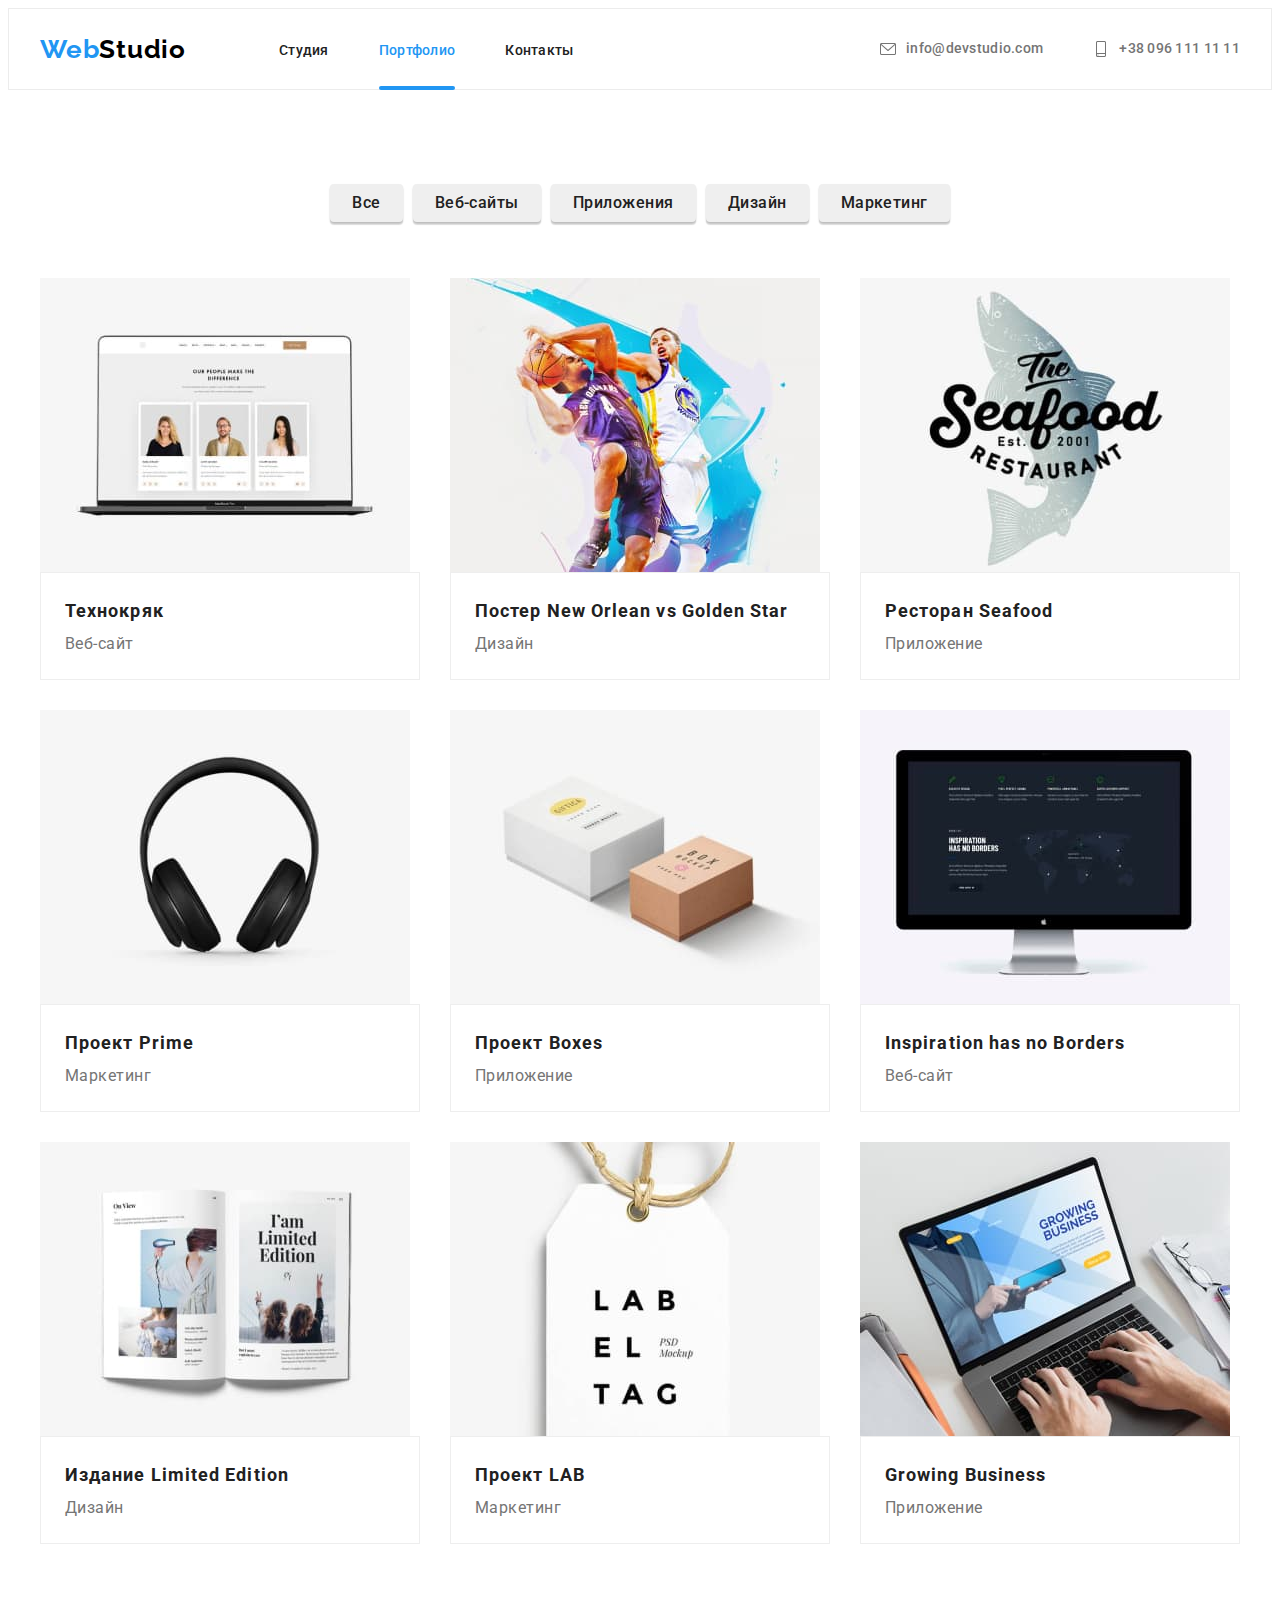
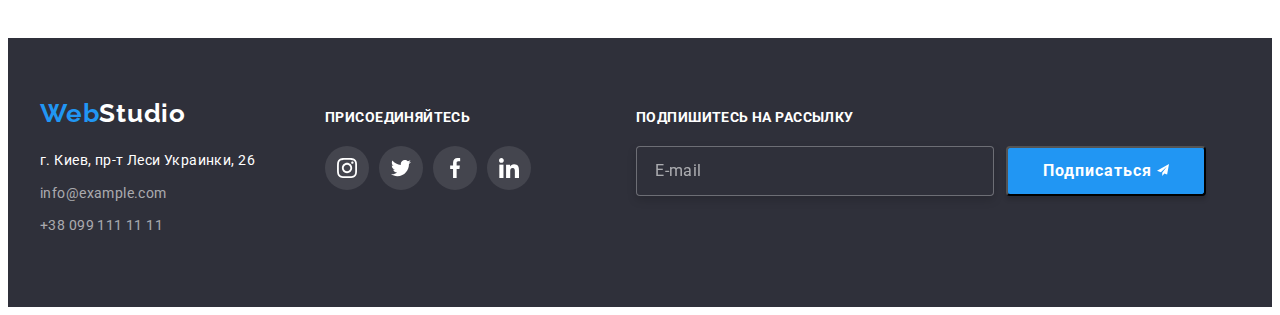
==== portfolio.html @ 618eaa98 "Стили в scss формате" ====
<!DOCTYPE html>
<html lang="ru">

<head>
    <meta charset="UTF-8">
    <meta http-equiv="X-UA-Compatible" content="IE=edge">
    <meta name="viewport" content="width=device-width, initial-scale=1.0">
    <title>Document</title>
    <link rel="stylesheet" href="https://cdnjs.cloudflare.com/ajax/libs/modern-normalize/1.0.0/modern-normalize.min.css"
        integrity="sha512-ISS7cAi1PEhQ8jnbJpJZMd29NlhNj4AWYyLOSp2CE/CsHxTCu+r+t0D2yoJudVrd0/8fTVPUVDzY5Tvli75u/g=="
        crossorigin="anonymous" />
    <link rel="preconnect" href="https://fonts.gstatic.com">
    <link href="https://fonts.googleapis.com/css2?family=Raleway:wght@700&family=Roboto:wght@400;500;700;900&display=swap"
        rel="stylesheet">
    <link rel="stylesheet" href="./css/main.min.css">
    </head>

<body>
    <!--Шапка сайта-->
    <header class="header">
      <div class="container header-container">
            <nav class="navigation">
                <a class="logo link" href="/">Web<span class="logo-studio">Studio</span></a>
                <ul class="menu list">
                    <li class="menu-item"><a class="menu-link link" href="./index.html">Студия</a></li>
                    <li class="menu-item"><a class="menu-link link current" href="./portfolio.html">Портфолио</a></li>
                    <li class="menu-item"><a class="menu-link link" href="">Контакты</a></li>
                </ul>
            </nav>
            <ul class="header-contacts list">
                <li class="contacts-item">
                    <a class="mail-link mail-adress link" href="mailto:info@devstudio.com">
                        <svg class="icon-adress">
                            <use href="./images/spryte.svg.svg#icon-mail"></use>
                        </svg>info@devstudio.com
                    </a>
                </li>
                <li class="contacts-item">
                    <a class="tel-link link" href="tel:+380961111111">
                        <svg class="icon-adress">
                            <use href="./images/spryte.svg.svg#icon-tel"></use>
                        </svg>
                        +38 096 111 11 11
                    </a>
                </li>
            </ul>
      </div>
    </header>

    <main>
        <!--Портфолио-->
        <section class="portfolio section-portfolio section-padding">
            <div class="container">
                    <h1 class="hidden-title">Портфолио</h1>
                <!--Фильтры-->
                <ul class="filters-list">
                    <li class="filters-item list">
                        <button class="filters-btm" type="button">Все</button>
                    </li>
                    <li class="filters-item list">
                        <button class="filters-btm" type="button">Веб-сайты</button>
                    </li>
                    <li class="filters-item list">
                        <button class="filters-btm" type="button">Приложения</button>
                    </li>
                    <li class="filters-item list">
                        <button class="filters-btm" type="button">Дизайн</button>
                    </li>
                    <li class="filters-item list">
                        <button class="filters-btm" type="button">Маркетинг</button>
                    </li>

                </ul>
               
                <!--Проекты-->
                    <ul class="project project-conteiner list">
                        <li class=project-list>
                            <a class="general-project link" href="">
                                <div class="project-overlay">
                                 <img class="project-img" src="./images/project1.jpg" alt="фото проекта один" width="370" height="294">
                                 <p class="overlay-portfolio overlay-text">Технокряк это современная площадка распространения коронавируса. Компании используют эту платформу
                                    для цифрового
                                    шпионажа и атак на защищённые сервера конкурентов
                                 </p>
                                </div>
                                 <div class="project-card">                                
                                    <h2 class="title-project">Технокряк</h2>
                                     <p class="description-project">Веб-сайт</p>
                                </div>
                            </a>
                        </li>
                        <li class=project-list> 
                            <a class="general-project link" href="">
                                <div class="project-overlay">
                                    <img class="project-img" src="./images/project2.jpg" alt="фото проекта два" width="370" height="294">
                                    <p class="overlay-portfolio overlay-text">Технокряк это современная площадка распространения коронавируса. Компании используют эту
                                    платформу
                                    для цифрового
                                    шпионажа и атак на защищённые сервера конкурентов
                                    </p>
                                </div>                     
                                <div class="project-card">
                                    <h2 class="title-project">Постер New Orlean vs Golden Star</h2>
                                    <p class="description-project">Дизайн</p>
                                </div>
                            </a>
                        </li>
                        <li class=project-list>
                            <a class="general-project link" href="">
                                <div class="project-overlay">
                                    <img class="project-img" src="./images/project3.jpg" alt="фото проекта три" width="370" height="294">
                                     <p class="overlay-portfolio overlay-text">Технокряк это современная площадка распространения коронавируса. Компании используют эту
                                    платформу
                                    для цифрового
                                    шпионажа и атак на защищённые сервера конкурентов
                                    </p>
                                </div>
                                <div class="project-card">
                                    <h2 class="title-project">Ресторан Seafood</h2>
                                    <p class="description-project">Приложение</p>
                                </div>
                            </a>
                        </li>
                        <li class=project-list>
                            <a class="general-project link" href="">
                                 <div class="project-overlay">
                                    <img class="project-img" src="./images/project4.jpg" alt="фото проекта четыре" width="370" height="294">
                                    <p class="overlay-portfolio overlay-text">Технокряк это современная площадка распространения коронавируса. Компании используют эту
                                    платформу
                                    для цифрового
                                    шпионажа и атак на защищённые сервера конкурентов
                                    </p>
                                </div>
                                <div class="project-card">
                                    <h2 class="title-project">Проект Prime</h2>
                                    <p class="description-project">Маркетинг</p>
                                </div>
                            </a>
                        </li>
                        <li class=project-list>
                            <a class="general-project link" href="">
                                <div class="project-overlay">
                                    <img class="project-img" src="./images/project5.jpg" alt="фото проекта пять" width="370" height="294">
                                    <p class="overlay-portfolio overlay-text">Технокряк это современная площадка распространения коронавируса. Компании используют эту
                                    платформу
                                    для цифрового
                                    шпионажа и атак на защищённые сервера конкурентов
                                     </p>
                                </div>
                                 <div class="project-card">
                                     <h2 class="title-project">Проект Boxes</h2>
                                    <p class="description-project">Приложение</p>
                                </div>
                            </a>
                        </li>
                        <li class=project-list>
                            <a class="general-project link" href="">
                                <div class="project-overlay">
                                    <img class="project-img" src="./images/project6.jpg" alt="фото проекта шесть" width="370" height="294">
                                    <p class="overlay-portfolio overlay-text">Технокряк это современная площадка распространения коронавируса. Компании используют эту
                                    платформу
                                    для цифрового
                                    шпионажа и атак на защищённые сервера конкурентов
                                    </p>
                                 </div>
                                <div class="project-card">
                                    <h2 class="title-project">Inspiration has no Borders</h2>
                                    <p class="description-project">Веб-сайт</p>
                                 </div>
                            </a>
                        </li>
                        <li class=project-list>
                            <a class="general-project link" href="">
                                <div class="project-overlay">
                                    <img class="project-img" src="./images/project7.jpg" alt="фото проекта семь" width="370" height="294">
                                     <p class="overlay-portfolio overlay-text">Технокряк это современная площадка распространения коронавируса. Компании используют эту
                                    платформу
                                    для цифрового
                                    шпионажа и атак на защищённые сервера конкурентов
                                     </p>
                                </div>
                                <div class="project-card">
                                    <h2 class="title-project">Издание Limited Edition</h2>
                                    <p class="description-project">Дизайн</p>
                                </div>
                            </a>
                        </li>
                        <li class=project-list> 
                            <a class="general-project link" href="">
                                <div class="project-overlay">
                                    <img class="project-img" src="./images/project8.jpg" alt="фото проекта восемь" width="370" height="294">
                                    <p class="overlay-portfolio overlay-text">Технокряк это современная площадка распространения коронавируса. Компании используют эту
                                    платформу
                                    для цифрового
                                    шпионажа и атак на защищённые сервера конкурентов
                                     </p>
                                </div>
                                    <div class="project-card">
                                     <h2 class="title-project">Проект LAB</h2>
                                <p class="description-project">Маркетинг</p>
                                </div>
                            </a>
                        </li>
                        <li class=project-list>
                            <a class="general-project link" href="">
                                <div class="project-overlay">
                                    <img class="project-img" src="./images/project9.jpg" alt="фото проекта девять" width="370" height="294">
                                     <p class="overlay-portfolio overlay-text">Технокряк это современная площадка распространения коронавируса. Компании используют эту
                                    платформу
                                    для цифрового
                                    шпионажа и атак на защищённые сервера конкурентов
                                    </p>
                                </div>
                                    <div class="project-card">
                                    <h2 class="title-project">Growing Business</h2>
                                <p class="description-project">Приложение</p>
                                </div>
                            </a>
                        </li>
                    </ul>
                
            </div>
        </section>

    </main>

    <!--Подвал-->
    <footer class="footer">
        <div class="container">
            <div>
            <a class="logo-footer link" href="/">Web<span class="logo-studio-footer">Studio</span></a>
            <address class="address">
                <p class="description-address">г. Киев, пр-т Леси Украинки, 26</p>
                <ul class="footer-list list">
                    <li class="footer-item"><a class="footer-mail link" href="mailto:info@example.com">info@example.com</a></li>
                    <li class="footer-item"><a class="footer-mail link" href="tel:+380991111111">+38 099 111 11 11</a></li>
                </ul>
            </address>
            </div>
            <div class="footer-social">
                <h2 class="title-social">присоединяйтесь</h2>
                <ul class="footer-social-list list">
                    <li class="footer-social-list-item">
                        <a href="" class="footer-social-list-link link">
                            <svg class="footer-social-list-icon">
                                <use href="./images/spryte.svg.svg#icon-instagram"></use>
                            </svg>
                        </a>
                    </li>
                    <li class="footer-social-list-item">
                        <a href="" class="footer-social-list-link link">
                            <svg class="footer-social-list-icon">
                                <use href="./images/spryte.svg.svg#icon-twitter"></use>
                            </svg>
                        </a>
                    </li>
                    <li class="footer-social-list-item">
                        <a href="" class="footer-social-list-link link">
                            <svg class="footer-social-list-icon">
                                <use href="./images/spryte.svg.svg#icon-facebook"></use>
                            </svg>
                        </a>
                    </li>
                    <li class="footer-social-list-item">
                        <a href="" class="footer-social-list-link link">
                            <svg class="footer-social-list-icon">
                                <use href="./images/spryte.svg.svg#icon-linkedin"></use>
                            </svg>
                        </a>
                    </li>
                </ul>
            </div>

            <form class="form form-text">
                <div class="form-field">
                    <label class="footer-label" for="name">подпишитесь на рассылку</label>
                    <input class="footer-input" type="email" name="name" id="name" placeholder="E-mail">
            
                    <button class="btn-mail" type="submit">Подписаться <svg class="icon-mail-btn">
                            <use href="./images/spryte.svg.svg#icon-send"></use>
                        </svg> </button>
                </div>
            </form>
            
        </div>

    </footer>

</body>

</html>
---- css/main.min.css ----
:root{--accent-color: #2196f3;--main-color: #212121;--main-font: 'Roboto', sans-serif;--secondary-font: 'Raleway', sans-serif;--dominante-color: #757575;--color-secondary: #000000;--color-additional: #ffffff}.hidden-title{position:absolute;width:1px;height:1px;margin:-1px;border:0;padding:0;white-space:nowrap;clip-path:inset(100%);clip:rect(0 0 0 0);overflow:hidden}h1,h2,h3,h4,h5,h6,p{margin-top:0;margin-bottom:0}ul,ol{margin-top:0;margin-bottom:0;padding-left:0}img{display:block}.title-margin{margin-bottom:50px}.list{list-style:none;margin-top:0;margin-bottom:0}.link{text-decoration:none}body{font-family:var(--main-font);color:var(--dominante-color)}.section-padding{padding-top:94px;padding-bottom:94px}.container{margin:0 auto;padding-left:15px;padding-right:15px;width:1200px}.logo{font-family:var(--secondary-font);font-weight:700;font-size:26px;line-height:1.19;letter-spacing:0.03em;color:var(--accent-color)}.logo-studio{color:var(--color-secondary)}.title-services{font-size:36px;line-height:1.17;text-align:center;letter-spacing:0.03em;color:var(--main-color);margin-bottom:50px}.social-list{display:flex;justify-content:space-between}.social-list-link{display:inline-flex;justify-content:center;align-items:center;width:44px;height:44px;background-color:var(--color-additional);transition:color 250ms cubic-bezier(0.4, 0, 0.2, 1),background-color 250ms cubic-bezier(0.4, 0, 0.2, 1),border-radius 250ms cubic-bezier(0.4, 0, 0.2, 1)}.social-list-link:hover,.social-list-link:focus{color:var(--color-additional);background-color:var(--accent-color);border-radius:50%}.social-list-link:hover .social-list-icon,.social-list-link:focus .social-list-icon{fill:var(--color-additional)}.social-list-icon{height:20px;width:20px;fill:#afb1b8;transition:fill 250ms cubic-bezier(0.4, 0, 0.2, 1)}.header{border:1px solid #ececec}.header-container{display:flex}.navigation{display:flex;align-items:center}.menu{display:flex;align-items:center}.menu-item .current{color:var(--accent-color)}.logo{margin-right:93px}.menu-item:not(:last-child){margin-right:50px}.header-contacts{margin-left:auto}.menu,.header-contacts{display:flex;margin-top:0;margin-bottom:0;padding:0}.header-contacts .mail-link,.tel-link{display:inline-flex;padding-top:32px;padding-bottom:32px}.header-contacts a{font-weight:500;font-size:14px;line-height:1.14;letter-spacing:0.02em;color:var(--dominante-color);transition:color 250ms cubic-bezier(0.4, 0, 0.2, 1),fill 250ms cubic-bezier(0.4, 0, 0.2, 1)}.mail-link:hover,.mail-link:focus{color:var(--accent-color);fill:var(--accent-color)}.mail-link:focus .icon-adress{color:var(--accent-color);fill:var(--accent-color)}.header-contacts .contacts-item{display:inline-flex;align-items:center}.contacts-item:focus,.contacts-item:hover{color:var(--accent-color);fill:var(--accent-color)}.contacts-item:hover .icon-adress,.contacts-item:focus .icon-adress{color:var(--accent-color);fill:var(--accent-color)}.tel-link:hover,.tel-link:focus{color:var(--accent-color);fill:var(--accent-color)}.tel-link:focus .icon-adress,.tel-link:hover .icon-adress{color:var(--accent-color);fill:var(--accent-color)}.icon-adress:hover,.icon-adress:focus{fill:var(--accent-color)}.header-contacts .mail-icon{display:inline-flex}.header-contacts .tel-icon{display:inline-flex}.menu-link{position:relative;font-weight:500;font-size:14px;line-height:1.14;letter-spacing:0.02em;color:var(--main-color);transition:color 250ms cubic-bezier(0.4, 0, 0.2, 1)}.current::after{content:'';width:100%;height:4px;position:absolute;bottom:-32px;left:0;background:var(--accent-color);border-radius:2px;transition:opacity 250ms cubic-bezier(0.4, 0, 0.2, 1)}.menu-link:hover,.menu-link:focus{color:var(--accent-color)}.contacts-item:not(:first-child){margin-left:50px}.header-contacts .icon-adress{display:inline-flex}.header-contacts .mail-link .tel-link{display:inline-flex;padding-top:32px;padding-bottom:32px}.tel-link{font-weight:500;font-size:14px;line-height:1.14;letter-spacing:0.02em;color:var(--dominante-color)}.mail-icon{width:16px;height:16px;fill:var(--dominante-color);margin-right:10px}.tel-icon{width:10px;height:16px;fill:var(--dominante-color);margin-right:10px}.icon-adress{width:16px;height:16px;margin-right:10px;fill:var(--dominante-color)}.main-title{font-weight:900;font-size:44px;line-height:1.36;text-align:center;letter-spacing:0.06em;text-transform:uppercase;color:var(--color-additional);margin:0 auto 30px;width:696px}.hero-conteiner{padding:200px 0;align-items:center}.hero{background-color:#2f303a;background-image:linear-gradient(rgba(47,48,58,0.4), rgba(47,48,58,0.4)),url(../images/imghero.jpg);background-repeat:no-repeat;background-position:center;background-size:cover}.modal-btn{box-shadow:0px 4px 4px rgba(0,0,0,0.15);font-family:inherit;font-weight:700;font-size:16px;line-height:1.87;letter-spacing:0.06em;color:var(--color-additional);background:var(--accent-color);cursor:pointer;border-radius:4px;padding:10px 32px;display:block;margin:0 auto}.modal-btn:hover,.modal-btn:focus{background:#188ce8}.title{font-size:14px;line-height:1.14;letter-spacing:0.03em;text-transform:uppercase;color:var(--main-color);margin-bottom:10px}.description{font-size:14px;line-height:1.71;letter-spacing:0.03em;width:270px;height:75px}.features-list{display:flex;margin-top:0;margin-bottom:0;padding:0}.features-item{flex-basis:calc((100% - 3 * 30px) / 4)}.features-item:not(:last-child){margin-right:30px}.features{padding-bottom:0}.features-icon{display:flex;justify-content:center;align-items:center;width:270px;height:120px;background-color:#f5f4fa;border-radius:4px;margin-bottom:30px}.features-icon-logo{width:70px;height:70px;fill:var(--main-color)}.doing-conteiner{display:flex;align-items:center;mix-blend-mode:normal;flex-basis:calc((100% - 90px) / 3)}.services-item:not(:last-child){margin-right:30px}.services-inscription{position:relative}.services-text{position:absolute;right:0;bottom:0;width:370px;height:70px;font-size:14px;line-height:1.14;letter-spacing:0.03em;text-transform:uppercase;text-align:center;padding-top:27px;padding-right:auto;color:var(--color-additional);background:rgba(47,48,58,0.8)}.our-team-list{display:flex;align-items:center;mix-blend-mode:normal;flex-basis:calc((100% - 120px) / 4)}.our-team-item:not(:last-child){margin-right:30px}.team-div{padding-top:30px;padding-bottom:30px;padding-right:32px;padding-left:32px;background:var(--color-additional)}.our-team{background:#f5f4fa}.our-team-title{font-weight:500;font-size:16px;line-height:1.19;text-align:center;letter-spacing:0.03em;color:var(--main-color);margin-bottom:10px}.our-team-description{font-size:16px;line-height:1.19;text-align:center;letter-spacing:0.03em;margin-bottom:16px}.our-team-item{box-shadow:0px 1px 3px rgba(0,0,0,0.12),0px 1px 1px rgba(0,0,0,0.14),0px 2px 1px rgba(0,0,0,0.2);border-radius:0px 0px 4px 4px}.clients-list{display:flex;padding:0}.clients-list-item:not(:last-child){margin-right:30px}.clients-list-link{display:inline-flex;color:#afb1b8;width:170px;height:92px;border:1px solid #afb1b8;border-radius:4px;justify-content:center;align-items:center;transition:border 250ms cubic-bezier(0.4, 0, 0.2, 1)}.clients-list-link:hover,.clients-list-link:focus{border:1px solid var(--accent-color)}.clients-list-link:hover .clients-icon,.clients-list-link:focus .clients-icon{fill:var(--accent-color)}.clients-icon{width:106px;height:60px;fill:#afb1b8;transition:fill 250ms cubic-bezier(0.4, 0, 0.2, 1)}.footer{background-color:#2f303a;padding-top:60px;padding-bottom:60px}.footer .container{display:flex;align-items:baseline}.logo-studio-footer{color:white}.logo-footer{font-family:var(--secondary-font);font-weight:700;font-size:26px;line-height:1.19;letter-spacing:0.03em;display:block;margin-bottom:20px;color:var(--accent-color)}.description-address{font-style:400;font-style:normal;font-size:14px;line-height:1.71;letter-spacing:0.03em;color:var(--color-additional);margin-bottom:9px}.footer-mail{font-size:14px;line-height:1.71;letter-spacing:0.03em;color:rgba(255,255,255,0.6);margin-bottom:9px}.footer-tel{font-size:14px;line-height:1.71;letter-spacing:0.03em;color:rgba(255,255,255,0.6)}.footer-tel:hover,.footer-tel:focus{color:var(--dominante-color)}.footer-mail:hover,.footer-tel:focus{color:var(--dominante-color)}.footer-list:not(:last-child){margin-bottom:9px}.footer-mail,.footer-tel{display:block}.footer-social-list{display:flex;justify-content:space-between;padding:0;margin-top:20px}.footer-social-list-link{display:inline-flex;width:44px;height:44px;align-items:center;justify-content:center;background-color:rgba(255,255,255,0.1);border-radius:50%;color:var(--color-additional);transition:background-color 250ms cubic-bezier(0.4, 0, 0.2, 1)}.footer-social-list-item:not(:last-child){margin-right:10px}.footer-social-list-icon{width:20px;height:20px;fill:var(--color-additional)}.title-social{font-family:var(--main-font);font-weight:700;font-size:14px;line-height:1.14;letter-spacing:0.03em;text-transform:uppercase;margin:0;color:var(--color-additional)}.footer-social{margin-left:70px}.footer-social-list-link:hover,.footer-social-list-link:focus{background-color:var(--accent-color)}.address{font-style:normal}.backdrop{position:fixed;top:0;left:0;width:100%;height:100%;background-color:rgba(0,0,0,0.2);z-index:100;transition:opacity 250ms linear, visibility 250ms linear}.modal-window{position:absolute;top:50%;left:50%;transform:translate(-50%, -50%) scale(1);min-width:528px;min-height:581px;padding:40px;background-color:var(--color-additional);box-shadow:0px 1px 3px rgba(0,0,0,0.12),0px 1px 1px rgba(0,0,0,0.14),0px 2px 1px rgba(0,0,0,0.2);border-radius:4px;opacity:1;transition:transform 250ms cubic-bezier(0.4, 0, 0.2, 1),opacity 250ms cubic-bezier(0.4, 0, 0.2, 1)}.close{width:11px;height:11px;fill:var(--color-secondary)}.button-modal-window{position:absolute;top:8px;right:8px;width:30px;height:30px;background-color:transparent;border:1px solid rgba(0,0,0,0.1);cursor:pointer;border-radius:50%;padding:0;text-align:center;transition:fill 250ms cubic-bezier(0.4, 0, 0.2, 1)}.button-modal-window:focus .close,.button-modal-window:hover .close{fill:var(--accent-color)}.is-hidden{opacity:0;visibility:hidden;pointer-events:none}.modal-form{display:flex;flex-direction:column}.modal-form-head{font-family:var(--main-font);font-weight:700;font-size:20px;line-height:1.15;text-align:center;letter-spacing:0.03em;color:var(--main-color);margin-bottom:12px}.modal-form-input-wrapper{position:relative;display:block;margin-top:4px}.modal-form-input{width:100%;height:40px;border:1px solid rgba(33,33,33,0.2);box-sizing:border-box;border-radius:4px;padding-left:42px;cursor:pointer;transition:border-color 250ms cubic-bezier(0.4, 0, 0.2, 1)}.modal-form-icon{position:absolute;width:18px;height:18px;fill:var(--main-color);top:50%;left:12px;transform:translateY(-50%);transition:fill 250ms cubic-bezier(0.4, 0, 0.2, 1)}.modal-form-input:focus{border-color:var(--accent-color);outline:none}.modal-form-input:focus+.modal-form-icon{fill:var(--accent-color)}.modal-form-field{font-family:var(--main-font);font-size:12px;line-height:1.17;letter-spacing:0.01em;color:var(--dominante-color);margin-bottom:10px}.modal-form-message{width:100%;height:120px;border:1px solid rgba(33,33,33,0.2);border-radius:4px;resize:none;padding:12px 16px;margin-top:4px;outline:none;transition:border-color 250ms cubic-bezier(0.4, 0, 0.2, 1)}.modal-form-message::placeholder{font-family:var(--main-font);font-size:12px;line-height:1.17;letter-spacing:0.01em;color:rgba(117,117,117,0.5)}.modal-form-message:focus{border-color:var(--accent-color)}.form-agreement{display:flex;align-items:center;margin-bottom:30px;padding-left:12px;font-size:14px;line-height:1.71}.modal-form-policy-link{color:var(--accent-color);margin-left:4px}.visually-hidden{position:absolute !important;clip:rect(1px 1px 1px 1px);clip:rect(1px, 1px, 1px, 1px);padding:0 !important;border:0 !important;height:1px !important;width:1px !important;overflow:hidden}.modal-form-checkbox-policy::before{display:inline-block;content:'';width:16px;height:15px;background-color:var(--color-additional);margin-right:7px;border:1px solid black;border-radius:2px;transition:border-color 250ms cubic-bezier(0.4, 0, 0.2, 1)}.modal-form-checkbox-policy::before:focus{border-color:var(--accent-color)}.modal-form-checkbox:checked+.modal-form-checkbox-policy::before{background-image:url(../images/icon-check-label.svg);background-repeat:no-repeat;justify-content:center;background-position:center;background-color:var(--accent-color);background-size:contain;background-origin:border-box;border-color:var(--accent-color);border:none}.form-btn{display:flex;justify-content:center}.modal-form-btn{display:flex;text-align:center;justify-content:center;align-items:center;width:200px;height:50px;font-weight:700;padding:6px 22px;margin:0 auto;font-size:16px;line-height:1.87;letter-spacing:0.06em;color:var(--color-additional);border:none;background:var(--accent-color);box-shadow:0px 4px 4px rgba(0,0,0,0.15);border-radius:4px;cursor:pointer;transition:background-color 250ms cubic-bezier(0.4, 0, 0.2, 1)}.modal-form-btn:focus,.modal-form-btn:hover{background-color:#188ce8}.form{display:block;width:570px;height:86px;margin-left:93px}.form-text{font-family:var(--main-font);font-weight:700;font-size:14px;line-height:1.14;letter-spacing:0.03em;text-transform:uppercase;color:var(--color-additional);width:219px}.form-field{position:relative;display:flex;flex-direction:column;width:358px;margin-left:12px}.footer-label{text-transform:uppercase;text-align:left}.footer-input{font-family:var(--main-font);font-size:16px;line-height:1.25;letter-spacing:0.03em;color:var(--color-additional);width:358px;height:50px;text-align:left;margin-top:20px;border:1px solid rgba(255,255,255,0.3);box-sizing:border-box;filter:drop-shadow(0px 4px 4px rgba(0,0,0,0.15));border-radius:4px;background-color:#2f303a}.form-field input::placeholder{font-family:var(--main-font);font-size:16px;line-height:1.25;letter-spacing:0.03em;color:rgba(255,255,255,0.6);padding-top:15px;padding-left:16px}.btn-mail{position:absolute;display:inline-block;font-family:var(--main-font);font-weight:700;font-size:16px;line-height:1.87;letter-spacing:0.06em;color:var(--color-additional);text-align:center;width:200px;height:50px;left:100%;bottom:0%;margin-left:12px;background-color:var(--accent-color);box-shadow:0px 4px 4px rgba(0,0,0,0.15);border-radius:4px;transition:box-shadow 250ms cubic-bezier(0.4, 0, 0.2, 1)}.icon-mail-btn{width:12px;height:12px;fill:var(--color-additional)}.btn-mail:focus{box-shadow:0px 4px 4px rgba(0,0,0,0.15)}.filters-btm{font-family:inherit;font-weight:500;font-size:16px;line-height:1.62;text-align:center;letter-spacing:0.03em;color:var(--main-color);cursor:pointer;padding:6px 22px;box-shadow:0px 3px 1px rgba(0,0,0,0.1),0px 1px 2px rgba(0,0,0,0.08),0px 2px 2px rgba(0,0,0,0.12);border-radius:4px;border:transparent;transition:color 250ms cubic-bezier(0.4, 0, 0.2, 1),background 250ms cubic-bezier(0.4, 0, 0.2, 1),box-shadow 250ms cubic-bezier(0.4, 0, 0.2, 1)}.filters-btm:hover,.filters-btm:focus{color:var(--color-additional);background:var(--accent-color);box-shadow:0px 3px 1px rgba(0,0,0,0.1),0px 1px 2px rgba(0,0,0,0.08),0px 2px 2px rgba(0,0,0,0.12)}.filters-list{display:flex;justify-content:center;margin-bottom:56px}.filters-item:not(:last-child){margin-right:10px}.title-project{font-size:18px;line-height:2;letter-spacing:0.06em;color:var(--main-color)}.description-project{font-size:16px;line-height:1.87;letter-spacing:0.03em;color:var(--dominante-color)}.project{margin-left:30px;margin-top:30px;background:var(--color-additional)}.project-card{padding:20px 24px;border-top:none;border:1px solid #eeeeee}.project{display:flex;flex-wrap:wrap;margin-left:-30px;margin-top:-30px}.project-list{flex-basis:calc((100% - 90px) / 3);margin-left:30px;margin-top:30px;transition:box-shadow 250ms cubic-bezier(0.4, 0, 0.2, 1)}.overlay-text{font-size:18px;line-height:1.56;letter-spacing:0.03em}.project-overlay{position:relative;overflow:hidden}.overlay-portfolio{position:absolute;top:0;left:0;width:100%;height:100%;color:var(--color-additional);padding:63px 24px;background-color:rgba(33,150,243,0.9);overflow:auto;transform:translateY(100%);transition:transform 250ms cubic-bezier(0.4, 0, 0.2, 1)}.general-project{display:block;transition:transform 250ms cubic-bezier(0.4, 0, 0.2, 1),box-shadow 250ms cubic-bezier(0.4, 0, 0.2, 1)}.general-project:hover,.general-project:focus{box-shadow:0px 1px 1px rgba(0,0,0,0.12),0px 4px 4px rgba(0,0,0,0.06),1px 4px 6px rgba(0,0,0,0.16)}.general-project:hover .overlay-portfolio,.general-project:focus .overlay-portfolio{transform:translateY(0)}
/*# sourceMappingURL=main.min.css.map */
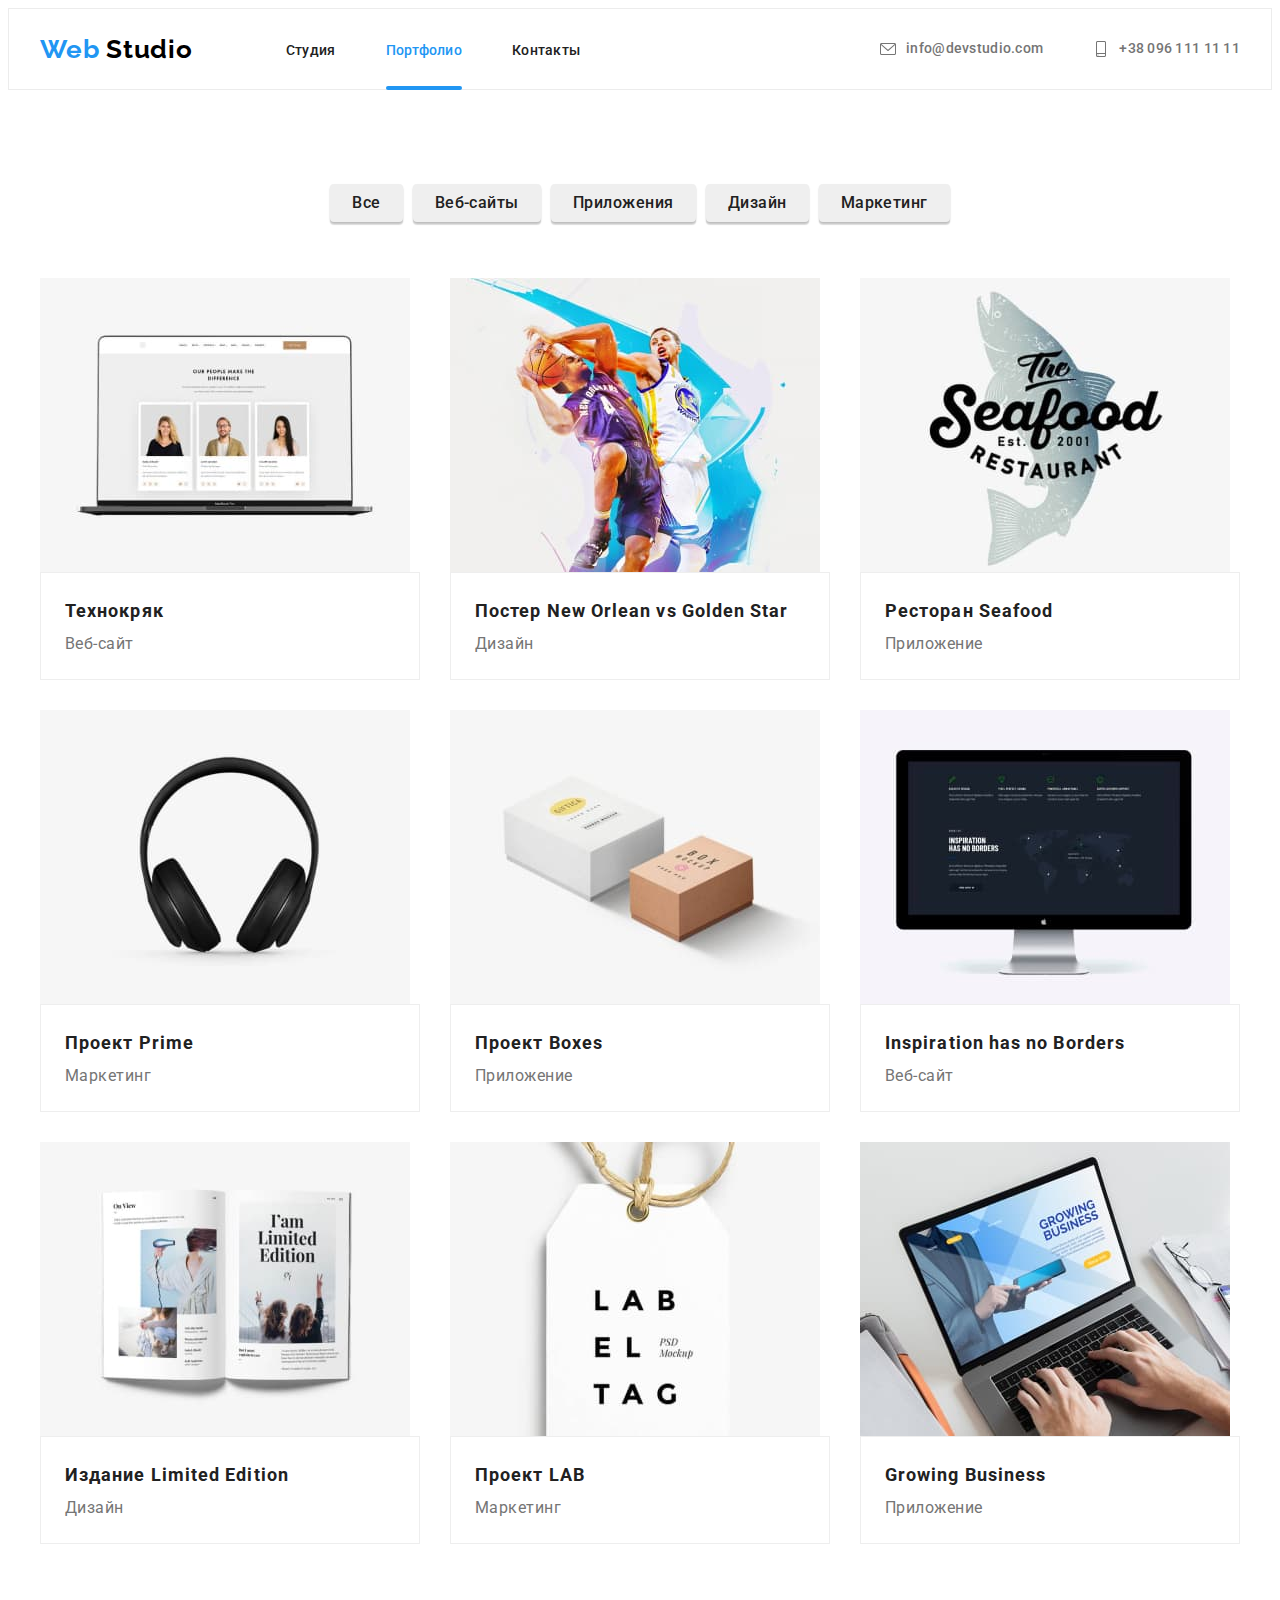
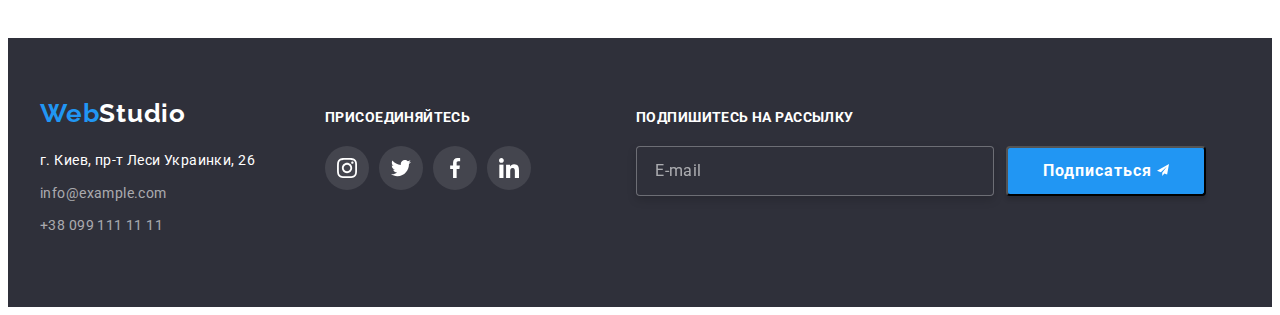
==== commit afa3ccc9: "сделан хэдер по БЕМ" ====
--- a/portfolio.html
+++ b/portfolio.html
@@ -18,26 +18,27 @@
 <body>
     <!--Шапка сайта-->
     <header class="header">
-      <div class="container header-container">
-            <nav class="navigation">
-                <a class="logo link" href="/">Web<span class="logo-studio">Studio</span></a>
+      <div class="container header__container">
+            <nav class="header__nav">
+                <a class="logo link" href="/">Web
+                    <span class="logo__studio">Studio</span></a>
                 <ul class="menu list">
-                    <li class="menu-item"><a class="menu-link link" href="./index.html">Студия</a></li>
-                    <li class="menu-item"><a class="menu-link link current" href="./portfolio.html">Портфолио</a></li>
-                    <li class="menu-item"><a class="menu-link link" href="">Контакты</a></li>
+                    <li class="menu__item"><a class="menu__link link" href="./index.html">Студия</a></li>
+                    <li class="menu__item"><a class="menu__link link menu__current" href="./portfolio.html">Портфолио</a></li>
+                    <li class="menu__item"><a class="menu__link link" href="">Контакты</a></li>
                 </ul>
             </nav>
-            <ul class="header-contacts list">
-                <li class="contacts-item">
-                    <a class="mail-link mail-adress link" href="mailto:info@devstudio.com">
-                        <svg class="icon-adress">
+            <ul class="contacts list">
+                <li class="contacts__item">
+                    <a class="contacts__link link" href="mailto:info@devstudio.com">
+                        <svg class="contacts__icon">
                             <use href="./images/spryte.svg.svg#icon-mail"></use>
                         </svg>info@devstudio.com
                     </a>
                 </li>
-                <li class="contacts-item">
-                    <a class="tel-link link" href="tel:+380961111111">
-                        <svg class="icon-adress">
+                <li class="contacts__item">
+                    <a class="contacts__link link" href="tel:+380961111111">
+                        <svg class="contacts__icon">
                             <use href="./images/spryte.svg.svg#icon-tel"></use>
                         </svg>
                         +38 096 111 11 11
--- a/css/main.min.css
+++ b/css/main.min.css
@@ -1,2 +1,2 @@
-:root{--accent-color: #2196f3;--main-color: #212121;--main-font: 'Roboto', sans-serif;--secondary-font: 'Raleway', sans-serif;--dominante-color: #757575;--color-secondary: #000000;--color-additional: #ffffff}.hidden-title{position:absolute;width:1px;height:1px;margin:-1px;border:0;padding:0;white-space:nowrap;clip-path:inset(100%);clip:rect(0 0 0 0);overflow:hidden}h1,h2,h3,h4,h5,h6,p{margin-top:0;margin-bottom:0}ul,ol{margin-top:0;margin-bottom:0;padding-left:0}img{display:block}.title-margin{margin-bottom:50px}.list{list-style:none;margin-top:0;margin-bottom:0}.link{text-decoration:none}body{font-family:var(--main-font);color:var(--dominante-color)}.section-padding{padding-top:94px;padding-bottom:94px}.container{margin:0 auto;padding-left:15px;padding-right:15px;width:1200px}.logo{font-family:var(--secondary-font);font-weight:700;font-size:26px;line-height:1.19;letter-spacing:0.03em;color:var(--accent-color)}.logo-studio{color:var(--color-secondary)}.title-services{font-size:36px;line-height:1.17;text-align:center;letter-spacing:0.03em;color:var(--main-color);margin-bottom:50px}.social-list{display:flex;justify-content:space-between}.social-list-link{display:inline-flex;justify-content:center;align-items:center;width:44px;height:44px;background-color:var(--color-additional);transition:color 250ms cubic-bezier(0.4, 0, 0.2, 1),background-color 250ms cubic-bezier(0.4, 0, 0.2, 1),border-radius 250ms cubic-bezier(0.4, 0, 0.2, 1)}.social-list-link:hover,.social-list-link:focus{color:var(--color-additional);background-color:var(--accent-color);border-radius:50%}.social-list-link:hover .social-list-icon,.social-list-link:focus .social-list-icon{fill:var(--color-additional)}.social-list-icon{height:20px;width:20px;fill:#afb1b8;transition:fill 250ms cubic-bezier(0.4, 0, 0.2, 1)}.header{border:1px solid #ececec}.header-container{display:flex}.navigation{display:flex;align-items:center}.menu{display:flex;align-items:center}.menu-item .current{color:var(--accent-color)}.logo{margin-right:93px}.menu-item:not(:last-child){margin-right:50px}.header-contacts{margin-left:auto}.menu,.header-contacts{display:flex;margin-top:0;margin-bottom:0;padding:0}.header-contacts .mail-link,.tel-link{display:inline-flex;padding-top:32px;padding-bottom:32px}.header-contacts a{font-weight:500;font-size:14px;line-height:1.14;letter-spacing:0.02em;color:var(--dominante-color);transition:color 250ms cubic-bezier(0.4, 0, 0.2, 1),fill 250ms cubic-bezier(0.4, 0, 0.2, 1)}.mail-link:hover,.mail-link:focus{color:var(--accent-color);fill:var(--accent-color)}.mail-link:focus .icon-adress{color:var(--accent-color);fill:var(--accent-color)}.header-contacts .contacts-item{display:inline-flex;align-items:center}.contacts-item:focus,.contacts-item:hover{color:var(--accent-color);fill:var(--accent-color)}.contacts-item:hover .icon-adress,.contacts-item:focus .icon-adress{color:var(--accent-color);fill:var(--accent-color)}.tel-link:hover,.tel-link:focus{color:var(--accent-color);fill:var(--accent-color)}.tel-link:focus .icon-adress,.tel-link:hover .icon-adress{color:var(--accent-color);fill:var(--accent-color)}.icon-adress:hover,.icon-adress:focus{fill:var(--accent-color)}.header-contacts .mail-icon{display:inline-flex}.header-contacts .tel-icon{display:inline-flex}.menu-link{position:relative;font-weight:500;font-size:14px;line-height:1.14;letter-spacing:0.02em;color:var(--main-color);transition:color 250ms cubic-bezier(0.4, 0, 0.2, 1)}.current::after{content:'';width:100%;height:4px;position:absolute;bottom:-32px;left:0;background:var(--accent-color);border-radius:2px;transition:opacity 250ms cubic-bezier(0.4, 0, 0.2, 1)}.menu-link:hover,.menu-link:focus{color:var(--accent-color)}.contacts-item:not(:first-child){margin-left:50px}.header-contacts .icon-adress{display:inline-flex}.header-contacts .mail-link .tel-link{display:inline-flex;padding-top:32px;padding-bottom:32px}.tel-link{font-weight:500;font-size:14px;line-height:1.14;letter-spacing:0.02em;color:var(--dominante-color)}.mail-icon{width:16px;height:16px;fill:var(--dominante-color);margin-right:10px}.tel-icon{width:10px;height:16px;fill:var(--dominante-color);margin-right:10px}.icon-adress{width:16px;height:16px;margin-right:10px;fill:var(--dominante-color)}.main-title{font-weight:900;font-size:44px;line-height:1.36;text-align:center;letter-spacing:0.06em;text-transform:uppercase;color:var(--color-additional);margin:0 auto 30px;width:696px}.hero-conteiner{padding:200px 0;align-items:center}.hero{background-color:#2f303a;background-image:linear-gradient(rgba(47,48,58,0.4), rgba(47,48,58,0.4)),url(../images/imghero.jpg);background-repeat:no-repeat;background-position:center;background-size:cover}.modal-btn{box-shadow:0px 4px 4px rgba(0,0,0,0.15);font-family:inherit;font-weight:700;font-size:16px;line-height:1.87;letter-spacing:0.06em;color:var(--color-additional);background:var(--accent-color);cursor:pointer;border-radius:4px;padding:10px 32px;display:block;margin:0 auto}.modal-btn:hover,.modal-btn:focus{background:#188ce8}.title{font-size:14px;line-height:1.14;letter-spacing:0.03em;text-transform:uppercase;color:var(--main-color);margin-bottom:10px}.description{font-size:14px;line-height:1.71;letter-spacing:0.03em;width:270px;height:75px}.features-list{display:flex;margin-top:0;margin-bottom:0;padding:0}.features-item{flex-basis:calc((100% - 3 * 30px) / 4)}.features-item:not(:last-child){margin-right:30px}.features{padding-bottom:0}.features-icon{display:flex;justify-content:center;align-items:center;width:270px;height:120px;background-color:#f5f4fa;border-radius:4px;margin-bottom:30px}.features-icon-logo{width:70px;height:70px;fill:var(--main-color)}.doing-conteiner{display:flex;align-items:center;mix-blend-mode:normal;flex-basis:calc((100% - 90px) / 3)}.services-item:not(:last-child){margin-right:30px}.services-inscription{position:relative}.services-text{position:absolute;right:0;bottom:0;width:370px;height:70px;font-size:14px;line-height:1.14;letter-spacing:0.03em;text-transform:uppercase;text-align:center;padding-top:27px;padding-right:auto;color:var(--color-additional);background:rgba(47,48,58,0.8)}.our-team-list{display:flex;align-items:center;mix-blend-mode:normal;flex-basis:calc((100% - 120px) / 4)}.our-team-item:not(:last-child){margin-right:30px}.team-div{padding-top:30px;padding-bottom:30px;padding-right:32px;padding-left:32px;background:var(--color-additional)}.our-team{background:#f5f4fa}.our-team-title{font-weight:500;font-size:16px;line-height:1.19;text-align:center;letter-spacing:0.03em;color:var(--main-color);margin-bottom:10px}.our-team-description{font-size:16px;line-height:1.19;text-align:center;letter-spacing:0.03em;margin-bottom:16px}.our-team-item{box-shadow:0px 1px 3px rgba(0,0,0,0.12),0px 1px 1px rgba(0,0,0,0.14),0px 2px 1px rgba(0,0,0,0.2);border-radius:0px 0px 4px 4px}.clients-list{display:flex;padding:0}.clients-list-item:not(:last-child){margin-right:30px}.clients-list-link{display:inline-flex;color:#afb1b8;width:170px;height:92px;border:1px solid #afb1b8;border-radius:4px;justify-content:center;align-items:center;transition:border 250ms cubic-bezier(0.4, 0, 0.2, 1)}.clients-list-link:hover,.clients-list-link:focus{border:1px solid var(--accent-color)}.clients-list-link:hover .clients-icon,.clients-list-link:focus .clients-icon{fill:var(--accent-color)}.clients-icon{width:106px;height:60px;fill:#afb1b8;transition:fill 250ms cubic-bezier(0.4, 0, 0.2, 1)}.footer{background-color:#2f303a;padding-top:60px;padding-bottom:60px}.footer .container{display:flex;align-items:baseline}.logo-studio-footer{color:white}.logo-footer{font-family:var(--secondary-font);font-weight:700;font-size:26px;line-height:1.19;letter-spacing:0.03em;display:block;margin-bottom:20px;color:var(--accent-color)}.description-address{font-style:400;font-style:normal;font-size:14px;line-height:1.71;letter-spacing:0.03em;color:var(--color-additional);margin-bottom:9px}.footer-mail{font-size:14px;line-height:1.71;letter-spacing:0.03em;color:rgba(255,255,255,0.6);margin-bottom:9px}.footer-tel{font-size:14px;line-height:1.71;letter-spacing:0.03em;color:rgba(255,255,255,0.6)}.footer-tel:hover,.footer-tel:focus{color:var(--dominante-color)}.footer-mail:hover,.footer-tel:focus{color:var(--dominante-color)}.footer-list:not(:last-child){margin-bottom:9px}.footer-mail,.footer-tel{display:block}.footer-social-list{display:flex;justify-content:space-between;padding:0;margin-top:20px}.footer-social-list-link{display:inline-flex;width:44px;height:44px;align-items:center;justify-content:center;background-color:rgba(255,255,255,0.1);border-radius:50%;color:var(--color-additional);transition:background-color 250ms cubic-bezier(0.4, 0, 0.2, 1)}.footer-social-list-item:not(:last-child){margin-right:10px}.footer-social-list-icon{width:20px;height:20px;fill:var(--color-additional)}.title-social{font-family:var(--main-font);font-weight:700;font-size:14px;line-height:1.14;letter-spacing:0.03em;text-transform:uppercase;margin:0;color:var(--color-additional)}.footer-social{margin-left:70px}.footer-social-list-link:hover,.footer-social-list-link:focus{background-color:var(--accent-color)}.address{font-style:normal}.backdrop{position:fixed;top:0;left:0;width:100%;height:100%;background-color:rgba(0,0,0,0.2);z-index:100;transition:opacity 250ms linear, visibility 250ms linear}.modal-window{position:absolute;top:50%;left:50%;transform:translate(-50%, -50%) scale(1);min-width:528px;min-height:581px;padding:40px;background-color:var(--color-additional);box-shadow:0px 1px 3px rgba(0,0,0,0.12),0px 1px 1px rgba(0,0,0,0.14),0px 2px 1px rgba(0,0,0,0.2);border-radius:4px;opacity:1;transition:transform 250ms cubic-bezier(0.4, 0, 0.2, 1),opacity 250ms cubic-bezier(0.4, 0, 0.2, 1)}.close{width:11px;height:11px;fill:var(--color-secondary)}.button-modal-window{position:absolute;top:8px;right:8px;width:30px;height:30px;background-color:transparent;border:1px solid rgba(0,0,0,0.1);cursor:pointer;border-radius:50%;padding:0;text-align:center;transition:fill 250ms cubic-bezier(0.4, 0, 0.2, 1)}.button-modal-window:focus .close,.button-modal-window:hover .close{fill:var(--accent-color)}.is-hidden{opacity:0;visibility:hidden;pointer-events:none}.modal-form{display:flex;flex-direction:column}.modal-form-head{font-family:var(--main-font);font-weight:700;font-size:20px;line-height:1.15;text-align:center;letter-spacing:0.03em;color:var(--main-color);margin-bottom:12px}.modal-form-input-wrapper{position:relative;display:block;margin-top:4px}.modal-form-input{width:100%;height:40px;border:1px solid rgba(33,33,33,0.2);box-sizing:border-box;border-radius:4px;padding-left:42px;cursor:pointer;transition:border-color 250ms cubic-bezier(0.4, 0, 0.2, 1)}.modal-form-icon{position:absolute;width:18px;height:18px;fill:var(--main-color);top:50%;left:12px;transform:translateY(-50%);transition:fill 250ms cubic-bezier(0.4, 0, 0.2, 1)}.modal-form-input:focus{border-color:var(--accent-color);outline:none}.modal-form-input:focus+.modal-form-icon{fill:var(--accent-color)}.modal-form-field{font-family:var(--main-font);font-size:12px;line-height:1.17;letter-spacing:0.01em;color:var(--dominante-color);margin-bottom:10px}.modal-form-message{width:100%;height:120px;border:1px solid rgba(33,33,33,0.2);border-radius:4px;resize:none;padding:12px 16px;margin-top:4px;outline:none;transition:border-color 250ms cubic-bezier(0.4, 0, 0.2, 1)}.modal-form-message::placeholder{font-family:var(--main-font);font-size:12px;line-height:1.17;letter-spacing:0.01em;color:rgba(117,117,117,0.5)}.modal-form-message:focus{border-color:var(--accent-color)}.form-agreement{display:flex;align-items:center;margin-bottom:30px;padding-left:12px;font-size:14px;line-height:1.71}.modal-form-policy-link{color:var(--accent-color);margin-left:4px}.visually-hidden{position:absolute !important;clip:rect(1px 1px 1px 1px);clip:rect(1px, 1px, 1px, 1px);padding:0 !important;border:0 !important;height:1px !important;width:1px !important;overflow:hidden}.modal-form-checkbox-policy::before{display:inline-block;content:'';width:16px;height:15px;background-color:var(--color-additional);margin-right:7px;border:1px solid black;border-radius:2px;transition:border-color 250ms cubic-bezier(0.4, 0, 0.2, 1)}.modal-form-checkbox-policy::before:focus{border-color:var(--accent-color)}.modal-form-checkbox:checked+.modal-form-checkbox-policy::before{background-image:url(../images/icon-check-label.svg);background-repeat:no-repeat;justify-content:center;background-position:center;background-color:var(--accent-color);background-size:contain;background-origin:border-box;border-color:var(--accent-color);border:none}.form-btn{display:flex;justify-content:center}.modal-form-btn{display:flex;text-align:center;justify-content:center;align-items:center;width:200px;height:50px;font-weight:700;padding:6px 22px;margin:0 auto;font-size:16px;line-height:1.87;letter-spacing:0.06em;color:var(--color-additional);border:none;background:var(--accent-color);box-shadow:0px 4px 4px rgba(0,0,0,0.15);border-radius:4px;cursor:pointer;transition:background-color 250ms cubic-bezier(0.4, 0, 0.2, 1)}.modal-form-btn:focus,.modal-form-btn:hover{background-color:#188ce8}.form{display:block;width:570px;height:86px;margin-left:93px}.form-text{font-family:var(--main-font);font-weight:700;font-size:14px;line-height:1.14;letter-spacing:0.03em;text-transform:uppercase;color:var(--color-additional);width:219px}.form-field{position:relative;display:flex;flex-direction:column;width:358px;margin-left:12px}.footer-label{text-transform:uppercase;text-align:left}.footer-input{font-family:var(--main-font);font-size:16px;line-height:1.25;letter-spacing:0.03em;color:var(--color-additional);width:358px;height:50px;text-align:left;margin-top:20px;border:1px solid rgba(255,255,255,0.3);box-sizing:border-box;filter:drop-shadow(0px 4px 4px rgba(0,0,0,0.15));border-radius:4px;background-color:#2f303a}.form-field input::placeholder{font-family:var(--main-font);font-size:16px;line-height:1.25;letter-spacing:0.03em;color:rgba(255,255,255,0.6);padding-top:15px;padding-left:16px}.btn-mail{position:absolute;display:inline-block;font-family:var(--main-font);font-weight:700;font-size:16px;line-height:1.87;letter-spacing:0.06em;color:var(--color-additional);text-align:center;width:200px;height:50px;left:100%;bottom:0%;margin-left:12px;background-color:var(--accent-color);box-shadow:0px 4px 4px rgba(0,0,0,0.15);border-radius:4px;transition:box-shadow 250ms cubic-bezier(0.4, 0, 0.2, 1)}.icon-mail-btn{width:12px;height:12px;fill:var(--color-additional)}.btn-mail:focus{box-shadow:0px 4px 4px rgba(0,0,0,0.15)}.filters-btm{font-family:inherit;font-weight:500;font-size:16px;line-height:1.62;text-align:center;letter-spacing:0.03em;color:var(--main-color);cursor:pointer;padding:6px 22px;box-shadow:0px 3px 1px rgba(0,0,0,0.1),0px 1px 2px rgba(0,0,0,0.08),0px 2px 2px rgba(0,0,0,0.12);border-radius:4px;border:transparent;transition:color 250ms cubic-bezier(0.4, 0, 0.2, 1),background 250ms cubic-bezier(0.4, 0, 0.2, 1),box-shadow 250ms cubic-bezier(0.4, 0, 0.2, 1)}.filters-btm:hover,.filters-btm:focus{color:var(--color-additional);background:var(--accent-color);box-shadow:0px 3px 1px rgba(0,0,0,0.1),0px 1px 2px rgba(0,0,0,0.08),0px 2px 2px rgba(0,0,0,0.12)}.filters-list{display:flex;justify-content:center;margin-bottom:56px}.filters-item:not(:last-child){margin-right:10px}.title-project{font-size:18px;line-height:2;letter-spacing:0.06em;color:var(--main-color)}.description-project{font-size:16px;line-height:1.87;letter-spacing:0.03em;color:var(--dominante-color)}.project{margin-left:30px;margin-top:30px;background:var(--color-additional)}.project-card{padding:20px 24px;border-top:none;border:1px solid #eeeeee}.project{display:flex;flex-wrap:wrap;margin-left:-30px;margin-top:-30px}.project-list{flex-basis:calc((100% - 90px) / 3);margin-left:30px;margin-top:30px;transition:box-shadow 250ms cubic-bezier(0.4, 0, 0.2, 1)}.overlay-text{font-size:18px;line-height:1.56;letter-spacing:0.03em}.project-overlay{position:relative;overflow:hidden}.overlay-portfolio{position:absolute;top:0;left:0;width:100%;height:100%;color:var(--color-additional);padding:63px 24px;background-color:rgba(33,150,243,0.9);overflow:auto;transform:translateY(100%);transition:transform 250ms cubic-bezier(0.4, 0, 0.2, 1)}.general-project{display:block;transition:transform 250ms cubic-bezier(0.4, 0, 0.2, 1),box-shadow 250ms cubic-bezier(0.4, 0, 0.2, 1)}.general-project:hover,.general-project:focus{box-shadow:0px 1px 1px rgba(0,0,0,0.12),0px 4px 4px rgba(0,0,0,0.06),1px 4px 6px rgba(0,0,0,0.16)}.general-project:hover .overlay-portfolio,.general-project:focus .overlay-portfolio{transform:translateY(0)}
+:root{--accent-color: #2196f3;--main-color: #212121;--main-font: 'Roboto', sans-serif;--secondary-font: 'Raleway', sans-serif;--dominante-color: #757575;--color-secondary: #000000;--color-additional: #ffffff}.hidden-title{position:absolute;width:1px;height:1px;margin:-1px;border:0;padding:0;white-space:nowrap;clip-path:inset(100%);clip:rect(0 0 0 0);overflow:hidden}h1,h2,h3,h4,h5,h6,p{margin-top:0;margin-bottom:0}ul,ol{margin-top:0;margin-bottom:0;padding-left:0}img{display:block}.title-margin{margin-bottom:50px}.list{list-style:none;margin-top:0;margin-bottom:0}.link{text-decoration:none}body{font-family:var(--main-font);color:var(--dominante-color)}.section-padding{padding-top:94px;padding-bottom:94px}.container{margin:0 auto;padding-left:15px;padding-right:15px;width:1200px}.logo{font-family:var(--secondary-font);font-weight:700;font-size:26px;line-height:1.19;letter-spacing:0.03em;color:var(--accent-color)}.logo__studio{color:var(--color-secondary)}.title-services{font-size:36px;line-height:1.17;text-align:center;letter-spacing:0.03em;color:var(--main-color);margin-bottom:50px}.social-list{display:flex;justify-content:space-between}.social-list-link{display:inline-flex;justify-content:center;align-items:center;width:44px;height:44px;background-color:var(--color-additional);transition:color 250ms cubic-bezier(0.4, 0, 0.2, 1),background-color 250ms cubic-bezier(0.4, 0, 0.2, 1),border-radius 250ms cubic-bezier(0.4, 0, 0.2, 1)}.social-list-link:hover,.social-list-link:focus{color:var(--color-additional);background-color:var(--accent-color);border-radius:50%}.social-list-icon{height:20px;width:20px;fill:#afb1b8;transition:fill 250ms cubic-bezier(0.4, 0, 0.2, 1)}.social-list-link:hover .social-list-icon,.social-list-link:focus .social-list-icon{fill:var(--color-additional)}.header{border:1px solid #ececec}.header__container{display:flex}.header__nav{display:flex;align-items:center}.menu{display:flex;align-items:center}.menu__item .menu__current{color:var(--accent-color)}.menu__item:not(:last-child){margin-right:50px}.logo{margin-right:93px}.contacts{margin-left:auto}.contacts .contacts__link{display:inline-flex;padding-top:32px;padding-bottom:32px}.contacts a{font-weight:500;font-size:14px;line-height:1.14;letter-spacing:0.02em;color:var(--dominante-color);transition:color 250ms cubic-bezier(0.4, 0, 0.2, 1),fill 250ms cubic-bezier(0.4, 0, 0.2, 1)}.menu,.contacts{display:flex;margin-top:0;margin-bottom:0;padding:0}.contacts__link:hover,.contacts__link:focus{color:var(--accent-color);fill:var(--accent-color)}.contacts .contacts__item{display:inline-flex;align-items:center}.contacts__item:focus,.contacts__item:hover{color:var(--accent-color);fill:var(--accent-color)}.contacts__item:hover .contacts__icon,.contacts__item:focus .contacts__icon{color:var(--accent-color);fill:var(--accent-color)}.contacts__link:focus .contacts__icon,.contacts__link:hover .contacts__icon{color:var(--accent-color);fill:var(--accent-color)}.contacts__icon:hover,.contacts__icon:focus{fill:var(--accent-color)}.contacts .contacts__icon{display:inline-flex}.contacts .contacts__icon{display:inline-flex}.menu__link{position:relative;font-weight:500;font-size:14px;line-height:1.14;letter-spacing:0.02em;color:var(--main-color);transition:color 250ms cubic-bezier(0.4, 0, 0.2, 1)}.menu__link:hover,.menu__link:focus{color:var(--accent-color)}.menu__current::after{content:'';width:100%;height:4px;position:absolute;bottom:-32px;left:0;background:var(--accent-color);border-radius:2px;transition:opacity 250ms cubic-bezier(0.4, 0, 0.2, 1)}.contacts__item:not(:first-child){margin-left:50px}.contacts__link{font-weight:500;font-size:14px;line-height:1.14;letter-spacing:0.02em;color:var(--dominante-color);transition:color 250ms cubic-bezier(0.4, 0, 0.2, 1),fill 250ms cubic-bezier(0.4, 0, 0.2, 1)}.contacts__link:hover,.contacts__link:focus{color:var(--accent-color);fill:var(--accent-color)}.contacts .contacts__link{display:inline-flex;padding-top:32px;padding-bottom:32px}.contacts__icon{width:16px;height:16px;margin-right:10px;fill:var(--dominante-color);transition:color 250ms cubic-bezier(0.4, 0, 0.2, 1),fill 250ms cubic-bezier(0.4, 0, 0.2, 1)}.contacts__link:focus .contacts__icon{color:var(--accent-color);fill:var(--accent-color)}.contacts .contacts__icon{display:inline-flex}.main-title{font-weight:900;font-size:44px;line-height:1.36;text-align:center;letter-spacing:0.06em;text-transform:uppercase;color:var(--color-additional);margin:0 auto 30px;width:696px}.hero-conteiner{padding:200px 0;align-items:center}.hero{background-color:#2f303a;background-image:linear-gradient(rgba(47,48,58,0.4), rgba(47,48,58,0.4)),url(../images/imghero.jpg);background-repeat:no-repeat;background-position:center;background-size:cover}.modal-btn{box-shadow:0px 4px 4px rgba(0,0,0,0.15);font-family:inherit;font-weight:700;font-size:16px;line-height:1.87;letter-spacing:0.06em;color:var(--color-additional);background:var(--accent-color);cursor:pointer;border-radius:4px;padding:10px 32px;display:block;margin:0 auto;transition:background 250ms cubic-bezier(0.4, 0, 0.2, 1)}.modal-btn:hover,.modal-btn:focus{background:#188ce8}.title{font-size:14px;line-height:1.14;letter-spacing:0.03em;text-transform:uppercase;color:var(--main-color);margin-bottom:10px}.description{font-size:14px;line-height:1.71;letter-spacing:0.03em;width:270px;height:75px}.features-list{display:flex;margin-top:0;margin-bottom:0;padding:0}.features-item{flex-basis:calc((100% - 3 * 30px) / 4)}.features-item:not(:last-child){margin-right:30px}.features{padding-bottom:0}.features-icon{display:flex;justify-content:center;align-items:center;width:270px;height:120px;background-color:#f5f4fa;border-radius:4px;margin-bottom:30px}.features-icon-logo{width:70px;height:70px;fill:var(--main-color)}.doing-conteiner{display:flex;align-items:center;mix-blend-mode:normal;flex-basis:calc((100% - 90px) / 3)}.services-item:not(:last-child){margin-right:30px}.services-inscription{position:relative}.services-text{position:absolute;right:0;bottom:0;width:370px;height:70px;font-size:14px;line-height:1.14;letter-spacing:0.03em;text-transform:uppercase;text-align:center;padding-top:27px;padding-right:auto;color:var(--color-additional);background:rgba(47,48,58,0.8)}.our-team-list{display:flex;align-items:center;mix-blend-mode:normal;flex-basis:calc((100% - 120px) / 4)}.team-div{padding-top:30px;padding-bottom:30px;padding-right:32px;padding-left:32px;background:var(--color-additional)}.our-team{background:#f5f4fa}.our-team-title{font-weight:500;font-size:16px;line-height:1.19;text-align:center;letter-spacing:0.03em;color:var(--main-color);margin-bottom:10px}.our-team-description{font-size:16px;line-height:1.19;text-align:center;letter-spacing:0.03em;margin-bottom:16px}.our-team-item{box-shadow:0px 1px 3px rgba(0,0,0,0.12),0px 1px 1px rgba(0,0,0,0.14),0px 2px 1px rgba(0,0,0,0.2);border-radius:0px 0px 4px 4px}.our-team-item:not(:last-child){margin-right:30px}.clients-list{display:flex;padding:0}.clients-list-item:not(:last-child){margin-right:30px}.clients-list-link{display:inline-flex;color:#afb1b8;width:170px;height:92px;border:1px solid #afb1b8;border-radius:4px;justify-content:center;align-items:center;transition:border 250ms cubic-bezier(0.4, 0, 0.2, 1)}.clients-list-link:hover,.clients-list-link:focus{border:1px solid var(--accent-color)}.clients-icon{width:106px;height:60px;fill:#afb1b8;transition:fill 250ms cubic-bezier(0.4, 0, 0.2, 1)}.clients-list-link:hover .clients-icon,.clients-list-link:focus .clients-icon{fill:var(--accent-color)}.footer{background-color:#2f303a;padding-top:60px;padding-bottom:60px}.footer .container{display:flex;align-items:baseline}.logo-studio-footer{color:white}.logo-footer{font-family:var(--secondary-font);font-weight:700;font-size:26px;line-height:1.19;letter-spacing:0.03em;display:block;margin-bottom:20px;color:var(--accent-color)}.description-address{font-style:400;font-style:normal;font-size:14px;line-height:1.71;letter-spacing:0.03em;color:var(--color-additional);margin-bottom:9px}.footer-mail{font-size:14px;line-height:1.71;letter-spacing:0.03em;color:rgba(255,255,255,0.6);margin-bottom:9px;transition:color 250ms cubic-bezier(0.4, 0, 0.2, 1)}.footer-mail:hover,.footer-mail:focus{color:var(--dominante-color)}.footer-tel{font-size:14px;line-height:1.71;letter-spacing:0.03em;color:rgba(255,255,255,0.6);transition:color 250ms cubic-bezier(0.4, 0, 0.2, 1)}.footer-tel:hover,.footer-tel:focus{color:var(--dominante-color)}.footer-list:not(:last-child){margin-bottom:9px}.footer-mail,.footer-tel{display:block}.footer-social-list{display:flex;justify-content:space-between;padding:0;margin-top:20px}.footer-social-list-link{display:inline-flex;width:44px;height:44px;align-items:center;justify-content:center;background-color:rgba(255,255,255,0.1);border-radius:50%;color:var(--color-additional);transition:background-color 250ms cubic-bezier(0.4, 0, 0.2, 1)}.footer-social-list-link:hover,.footer-social-list-link:focus{background-color:var(--accent-color)}.footer-social-list-item:not(:last-child){margin-right:10px}.footer-social-list-icon{width:20px;height:20px;fill:var(--color-additional)}.title-social{font-family:var(--main-font);font-weight:700;font-size:14px;line-height:1.14;letter-spacing:0.03em;text-transform:uppercase;margin:0;color:var(--color-additional)}.footer-social{margin-left:70px}.address{font-style:normal}.backdrop{position:fixed;top:0;left:0;width:100%;height:100%;background-color:rgba(0,0,0,0.2);z-index:100;transition:opacity 250ms linear, visibility 250ms linear}.modal-window{position:absolute;top:50%;left:50%;transform:translate(-50%, -50%) scale(1);min-width:528px;min-height:581px;padding:40px;background-color:var(--color-additional);box-shadow:0px 1px 3px rgba(0,0,0,0.12),0px 1px 1px rgba(0,0,0,0.14),0px 2px 1px rgba(0,0,0,0.2);border-radius:4px;opacity:1;transition:transform 250ms cubic-bezier(0.4, 0, 0.2, 1),opacity 250ms cubic-bezier(0.4, 0, 0.2, 1)}.close{width:11px;height:11px;fill:var(--color-secondary);transition:fill 250ms cubic-bezier(0.4, 0, 0.2, 1)}.button-modal-window:focus .close,.button-modal-window:hover .close{fill:var(--accent-color)}.button-modal-window{position:absolute;top:8px;right:8px;width:30px;height:30px;background-color:transparent;border:1px solid rgba(0,0,0,0.1);cursor:pointer;border-radius:50%;padding:0;text-align:center;transition:fill 250ms cubic-bezier(0.4, 0, 0.2, 1)}.is-hidden{opacity:0;visibility:hidden;pointer-events:none}.modal-form{display:flex;flex-direction:column}.modal-form-head{font-family:var(--main-font);font-weight:700;font-size:20px;line-height:1.15;text-align:center;letter-spacing:0.03em;color:var(--main-color);margin-bottom:12px}.modal-form-input-wrapper{position:relative;display:block;margin-top:4px}.modal-form-input{width:100%;height:40px;border:1px solid rgba(33,33,33,0.2);box-sizing:border-box;border-radius:4px;padding-left:42px;cursor:pointer;transition:border-color 250ms cubic-bezier(0.4, 0, 0.2, 1)}.modal-form-input:focus{border-color:var(--accent-color);outline:none}.modal-form-icon{position:absolute;width:18px;height:18px;fill:var(--main-color);top:50%;left:12px;transform:translateY(-50%);transition:fill 250ms cubic-bezier(0.4, 0, 0.2, 1)}.modal-form-input:focus+.modal-form-icon{fill:var(--accent-color)}.modal-form-field{font-family:var(--main-font);font-size:12px;line-height:1.17;letter-spacing:0.01em;color:var(--dominante-color);margin-bottom:10px}.modal-form-message{width:100%;height:120px;border:1px solid rgba(33,33,33,0.2);border-radius:4px;resize:none;padding:12px 16px;margin-top:4px;outline:none;transition:border-color 250ms cubic-bezier(0.4, 0, 0.2, 1)}.modal-form-message::placeholder{font-family:var(--main-font);font-size:12px;line-height:1.17;letter-spacing:0.01em;color:rgba(117,117,117,0.5)}.modal-form-message:focus{border-color:var(--accent-color)}.form-agreement{display:flex;align-items:center;margin-bottom:30px;padding-left:12px;font-size:14px;line-height:1.71}.modal-form-policy-link{color:var(--accent-color);margin-left:4px}.visually-hidden{position:absolute !important;clip:rect(1px 1px 1px 1px);clip:rect(1px, 1px, 1px, 1px);padding:0 !important;border:0 !important;height:1px !important;width:1px !important;overflow:hidden}.modal-form-checkbox-policy::before{display:inline-block;content:'';width:16px;height:15px;background-color:var(--color-additional);margin-right:7px;border:1px solid black;border-radius:2px;transition:border-color 250ms cubic-bezier(0.4, 0, 0.2, 1)}.modal-form-checkbox-policy::before:focus{border-color:var(--accent-color)}.modal-form-checkbox:checked+.modal-form-checkbox-policy::before{background-image:url(../images/icon-check-label.svg);background-repeat:no-repeat;justify-content:center;background-position:center;background-color:var(--accent-color);background-size:contain;background-origin:border-box;border-color:var(--accent-color);border:none}.form-btn{display:flex;justify-content:center}.modal-form-btn{display:flex;text-align:center;justify-content:center;align-items:center;width:200px;height:50px;font-weight:700;padding:6px 22px;margin:0 auto;font-size:16px;line-height:1.87;letter-spacing:0.06em;color:var(--color-additional);border:none;background:var(--accent-color);box-shadow:0px 4px 4px rgba(0,0,0,0.15);border-radius:4px;cursor:pointer;transition:background-color 250ms cubic-bezier(0.4, 0, 0.2, 1)}.modal-form-btn:focus,.modal-form-btn:hover{background-color:#188ce8}.form{display:block;width:570px;height:86px;margin-left:93px}.form-text{font-family:var(--main-font);font-weight:700;font-size:14px;line-height:1.14;letter-spacing:0.03em;text-transform:uppercase;color:var(--color-additional);width:219px}.form-field{position:relative;display:flex;flex-direction:column;width:358px;margin-left:12px}.form-field input::placeholder{font-family:var(--main-font);font-size:16px;line-height:1.25;letter-spacing:0.03em;color:rgba(255,255,255,0.6);padding-top:15px;padding-left:16px}.footer-label{text-transform:uppercase;text-align:left}.footer-input{font-family:var(--main-font);font-size:16px;line-height:1.25;letter-spacing:0.03em;color:var(--color-additional);width:358px;height:50px;text-align:left;margin-top:20px;border:1px solid rgba(255,255,255,0.3);box-sizing:border-box;filter:drop-shadow(0px 4px 4px rgba(0,0,0,0.15));border-radius:4px;background-color:#2f303a}.btn-mail{position:absolute;display:inline-block;font-family:var(--main-font);font-weight:700;font-size:16px;line-height:1.87;letter-spacing:0.06em;color:var(--color-additional);text-align:center;width:200px;height:50px;left:100%;bottom:0%;margin-left:12px;background-color:var(--accent-color);box-shadow:0px 4px 4px rgba(0,0,0,0.15);border-radius:4px;transition:box-shadow 250ms cubic-bezier(0.4, 0, 0.2, 1)}.btn-mail:focus{box-shadow:0px 4px 4px rgba(0,0,0,0.15)}.icon-mail-btn{width:12px;height:12px;fill:var(--color-additional)}.filters-btm{font-family:inherit;font-weight:500;font-size:16px;line-height:1.62;text-align:center;letter-spacing:0.03em;color:var(--main-color);cursor:pointer;padding:6px 22px;box-shadow:0px 3px 1px rgba(0,0,0,0.1),0px 1px 2px rgba(0,0,0,0.08),0px 2px 2px rgba(0,0,0,0.12);border-radius:4px;border:transparent;transition:color 250ms cubic-bezier(0.4, 0, 0.2, 1),background 250ms cubic-bezier(0.4, 0, 0.2, 1),box-shadow 250ms cubic-bezier(0.4, 0, 0.2, 1)}.filters-btm:hover,.filters-btm:focus{color:var(--color-additional);background:var(--accent-color);box-shadow:0px 3px 1px rgba(0,0,0,0.1),0px 1px 2px rgba(0,0,0,0.08),0px 2px 2px rgba(0,0,0,0.12)}.filters-list{display:flex;justify-content:center;margin-bottom:56px}.filters-item:not(:last-child){margin-right:10px}.title-project{font-size:18px;line-height:2;letter-spacing:0.06em;color:var(--main-color)}.description-project{font-size:16px;line-height:1.87;letter-spacing:0.03em;color:var(--dominante-color)}.project{margin-left:30px;margin-top:30px;background:var(--color-additional)}.project-card{padding:20px 24px;border-top:none;border:1px solid #eeeeee}.project{display:flex;flex-wrap:wrap;margin-left:-30px;margin-top:-30px}.project-list{flex-basis:calc((100% - 90px) / 3);margin-left:30px;margin-top:30px;transition:box-shadow 250ms cubic-bezier(0.4, 0, 0.2, 1)}.overlay-text{font-size:18px;line-height:1.56;letter-spacing:0.03em}.project-overlay{position:relative;overflow:hidden}.overlay-portfolio{position:absolute;top:0;left:0;width:100%;height:100%;color:var(--color-additional);padding:63px 24px;background-color:rgba(33,150,243,0.9);overflow:auto;transform:translateY(100%);transition:transform 250ms cubic-bezier(0.4, 0, 0.2, 1)}.general-project:hover .overlay-portfolio,.general-project:focus .overlay-portfolio{transform:translateY(0)}.general-project{display:block;transition:transform 250ms cubic-bezier(0.4, 0, 0.2, 1),box-shadow 250ms cubic-bezier(0.4, 0, 0.2, 1)}.general-project:hover,.general-project:focus{box-shadow:0px 1px 1px rgba(0,0,0,0.12),0px 4px 4px rgba(0,0,0,0.06),1px 4px 6px rgba(0,0,0,0.16)}
 /*# sourceMappingURL=main.min.css.map */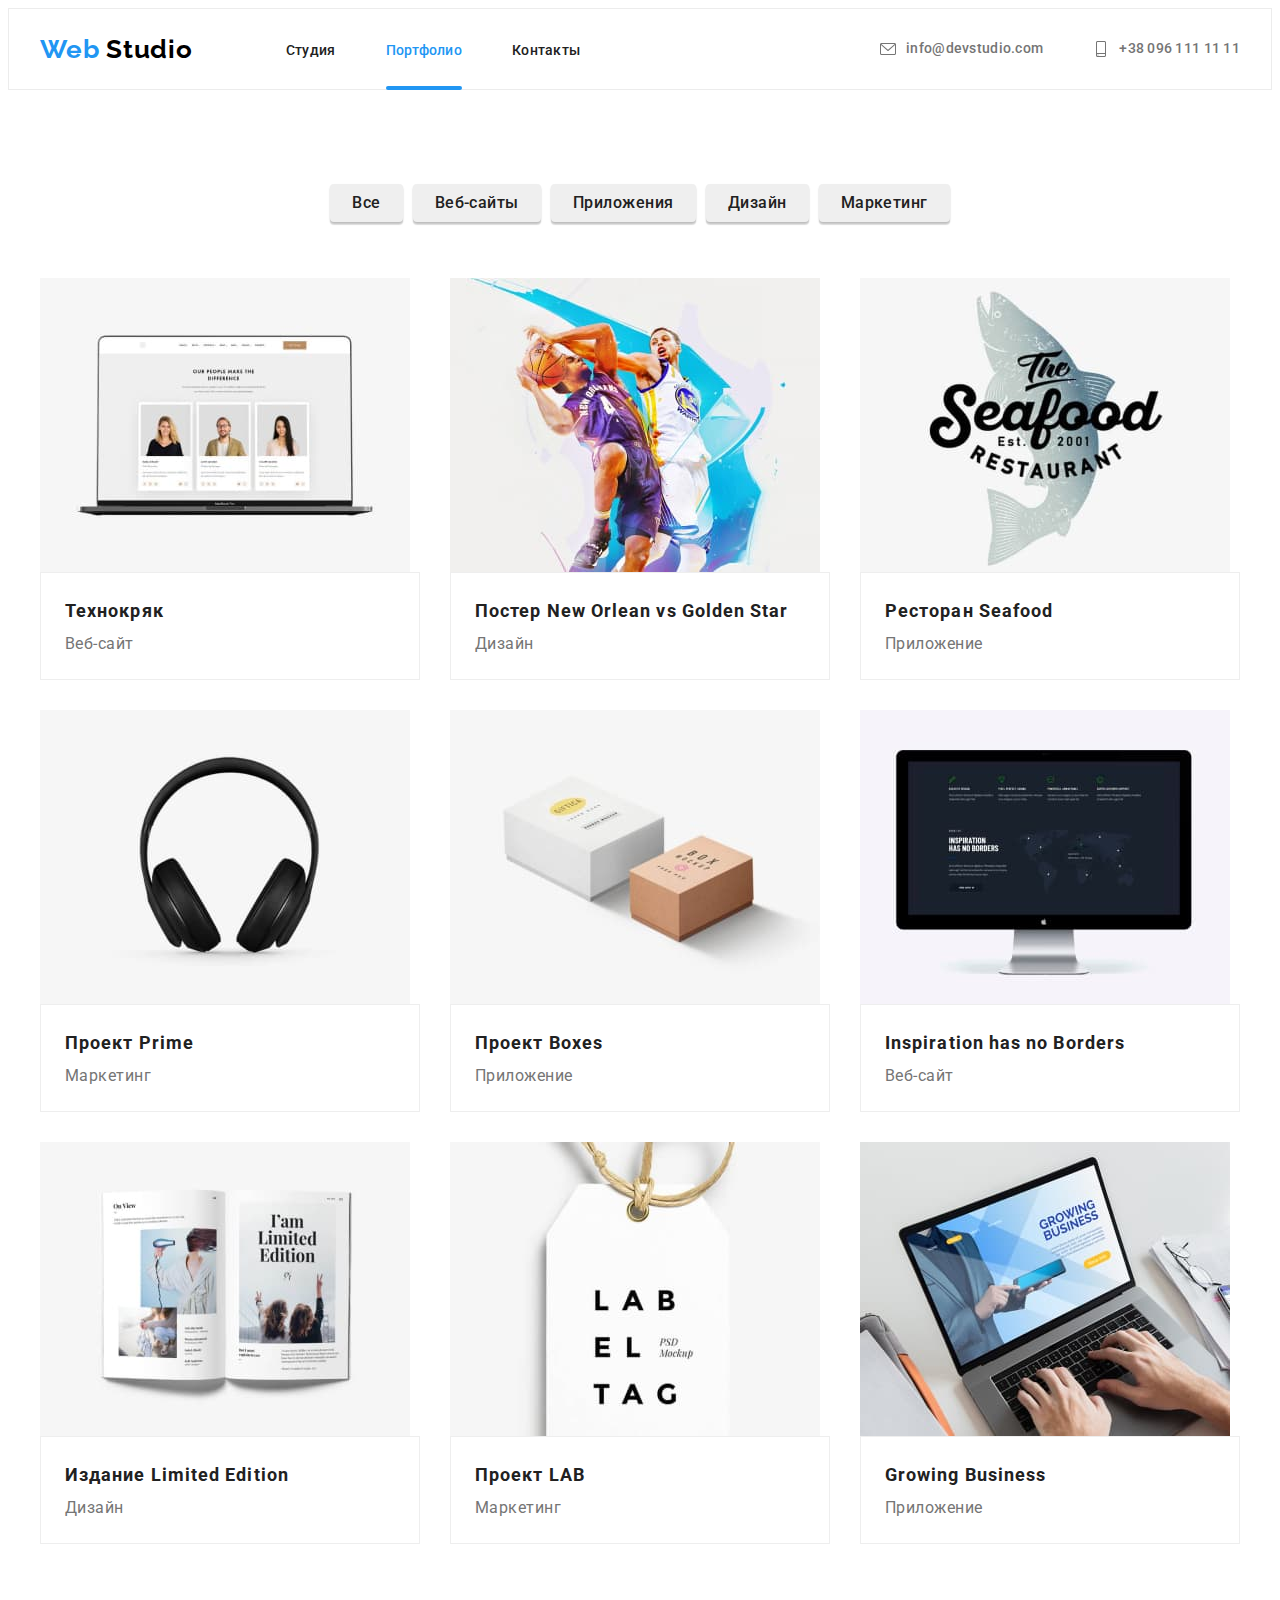
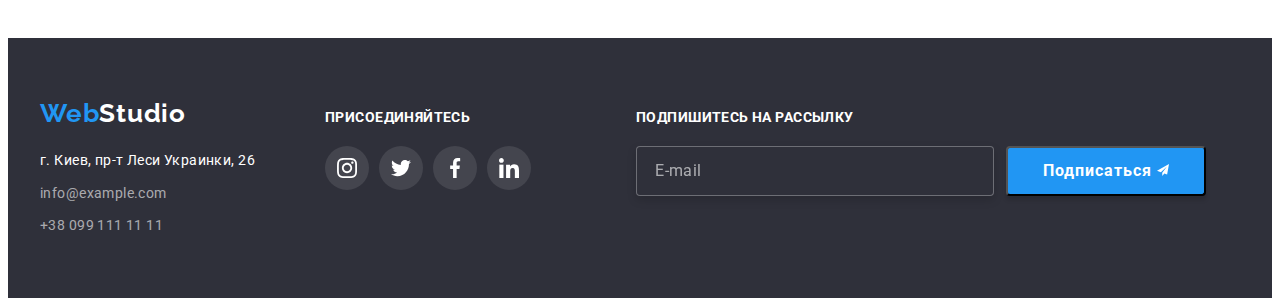
==== commit 858b559d: "стили переписаны по БЕМу" ====
--- a/portfolio.html
+++ b/portfolio.html
@@ -50,171 +50,171 @@
 
     <main>
         <!--Портфолио-->
-        <section class="portfolio section-portfolio section-padding">
-            <div class="container">
+        <section class="filters portfolio section-portfolio section-padding">
+            <div class="filters__container container">
                     <h1 class="hidden-title">Портфолио</h1>
                 <!--Фильтры-->
-                <ul class="filters-list">
-                    <li class="filters-item list">
-                        <button class="filters-btm" type="button">Все</button>
-                    </li>
-                    <li class="filters-item list">
-                        <button class="filters-btm" type="button">Веб-сайты</button>
-                    </li>
-                    <li class="filters-item list">
-                        <button class="filters-btm" type="button">Приложения</button>
-                    </li>
-                    <li class="filters-item list">
-                        <button class="filters-btm" type="button">Дизайн</button>
-                    </li>
-                    <li class="filters-item list">
-                        <button class="filters-btm" type="button">Маркетинг</button>
+                <ul class="filters__list">
+                    <li class="filters__item list">
+                        <button class="filters__btm" type="button">Все</button>
+                    </li>
+                    <li class="filters__item list">
+                        <button class="filters__btm" type="button">Веб-сайты</button>
+                    </li>
+                    <li class="filters__item list">
+                        <button class="filters__btm" type="button">Приложения</button>
+                    </li>
+                    <li class="filters__item list">
+                        <button class="filters__btm" type="button">Дизайн</button>
+                    </li>
+                    <li class="filters__item list">
+                        <button class="filters__btm" type="button">Маркетинг</button>
                     </li>
 
                 </ul>
                
                 <!--Проекты-->
-                    <ul class="project project-conteiner list">
-                        <li class=project-list>
-                            <a class="general-project link" href="">
-                                <div class="project-overlay">
-                                 <img class="project-img" src="./images/project1.jpg" alt="фото проекта один" width="370" height="294">
-                                 <p class="overlay-portfolio overlay-text">Технокряк это современная площадка распространения коронавируса. Компании используют эту платформу
+                    <ul class="project project__conteiner list">
+                        <li class=project__list>
+                            <a class="project__link link" href="">
+                                <div class="project__overlay">
+                                 <img class="project__img" src="./images/project1.jpg" alt="фото проекта один" width="370" height="294">
+                                 <p class="project__overlap project__text">Технокряк это современная площадка распространения коронавируса. Компании используют эту платформу
                                     для цифрового
                                     шпионажа и атак на защищённые сервера конкурентов
                                  </p>
                                 </div>
-                                 <div class="project-card">                                
-                                    <h2 class="title-project">Технокряк</h2>
-                                     <p class="description-project">Веб-сайт</p>
-                                </div>
-                            </a>
-                        </li>
-                        <li class=project-list> 
-                            <a class="general-project link" href="">
-                                <div class="project-overlay">
-                                    <img class="project-img" src="./images/project2.jpg" alt="фото проекта два" width="370" height="294">
-                                    <p class="overlay-portfolio overlay-text">Технокряк это современная площадка распространения коронавируса. Компании используют эту
+                                 <div class="project__card">                                
+                                    <h2 class="project__title">Технокряк</h2>
+                                     <p class="project__description">Веб-сайт</p>
+                                </div>
+                            </a>
+                        </li>
+                        <li class=project__list> 
+                            <a class="project__link link" href="">
+                                <div class="project__overlay">
+                                    <img class="project__img" src="./images/project2.jpg" alt="фото проекта два" width="370" height="294">
+                                    <p class="project__overlap project__text">Технокряк это современная площадка распространения коронавируса. Компании используют эту
                                     платформу
                                     для цифрового
                                     шпионажа и атак на защищённые сервера конкурентов
                                     </p>
                                 </div>                     
-                                <div class="project-card">
-                                    <h2 class="title-project">Постер New Orlean vs Golden Star</h2>
-                                    <p class="description-project">Дизайн</p>
-                                </div>
-                            </a>
-                        </li>
-                        <li class=project-list>
-                            <a class="general-project link" href="">
-                                <div class="project-overlay">
-                                    <img class="project-img" src="./images/project3.jpg" alt="фото проекта три" width="370" height="294">
-                                     <p class="overlay-portfolio overlay-text">Технокряк это современная площадка распространения коронавируса. Компании используют эту
-                                    платформу
-                                    для цифрового
-                                    шпионажа и атак на защищённые сервера конкурентов
-                                    </p>
-                                </div>
-                                <div class="project-card">
-                                    <h2 class="title-project">Ресторан Seafood</h2>
-                                    <p class="description-project">Приложение</p>
-                                </div>
-                            </a>
-                        </li>
-                        <li class=project-list>
-                            <a class="general-project link" href="">
-                                 <div class="project-overlay">
-                                    <img class="project-img" src="./images/project4.jpg" alt="фото проекта четыре" width="370" height="294">
-                                    <p class="overlay-portfolio overlay-text">Технокряк это современная площадка распространения коронавируса. Компании используют эту
-                                    платформу
-                                    для цифрового
-                                    шпионажа и атак на защищённые сервера конкурентов
-                                    </p>
-                                </div>
-                                <div class="project-card">
-                                    <h2 class="title-project">Проект Prime</h2>
-                                    <p class="description-project">Маркетинг</p>
-                                </div>
-                            </a>
-                        </li>
-                        <li class=project-list>
-                            <a class="general-project link" href="">
-                                <div class="project-overlay">
-                                    <img class="project-img" src="./images/project5.jpg" alt="фото проекта пять" width="370" height="294">
-                                    <p class="overlay-portfolio overlay-text">Технокряк это современная площадка распространения коронавируса. Компании используют эту
+                                <div class="project__card">
+                                    <h2 class="project__title">Постер New Orlean vs Golden Star</h2>
+                                    <p class="project__description">Дизайн</p>
+                                </div>
+                            </a>
+                        </li>
+                        <li class=project__list>
+                            <a class="project__link link" href="">
+                                <div class="project__overlay">
+                                    <img class="project__img" src="./images/project3.jpg" alt="фото проекта три" width="370" height="294">
+                                     <p class="project__overlap project__text">Технокряк это современная площадка распространения коронавируса. Компании используют эту
+                                    платформу
+                                    для цифрового
+                                    шпионажа и атак на защищённые сервера конкурентов
+                                    </p>
+                                </div>
+                                <div class="project__card">
+                                    <h2 class="project__title">Ресторан Seafood</h2>
+                                    <p class="project__description">Приложение</p>
+                                </div>
+                            </a>
+                        </li>
+                        <li class=project__list>
+                            <a class="project__link link" href="">
+                                 <div class="project__overlay">
+                                    <img class="project__img" src="./images/project4.jpg" alt="фото проекта четыре" width="370" height="294">
+                                    <p class="project__overlap project__text">Технокряк это современная площадка распространения коронавируса. Компании используют эту
+                                    платформу
+                                    для цифрового
+                                    шпионажа и атак на защищённые сервера конкурентов
+                                    </p>
+                                </div>
+                                <div class="project__card">
+                                    <h2 class="project__title">Проект Prime</h2>
+                                    <p class="project__description">Маркетинг</p>
+                                </div>
+                            </a>
+                        </li>
+                        <li class=project__list>
+                            <a class="project__link link" href="">
+                                <div class="project__overlay">
+                                    <img class="project__img" src="./images/project5.jpg" alt="фото проекта пять" width="370" height="294">
+                                    <p class="project__overlap project__text">Технокряк это современная площадка распространения коронавируса. Компании используют эту
                                     платформу
                                     для цифрового
                                     шпионажа и атак на защищённые сервера конкурентов
                                      </p>
                                 </div>
-                                 <div class="project-card">
-                                     <h2 class="title-project">Проект Boxes</h2>
-                                    <p class="description-project">Приложение</p>
-                                </div>
-                            </a>
-                        </li>
-                        <li class=project-list>
-                            <a class="general-project link" href="">
-                                <div class="project-overlay">
-                                    <img class="project-img" src="./images/project6.jpg" alt="фото проекта шесть" width="370" height="294">
-                                    <p class="overlay-portfolio overlay-text">Технокряк это современная площадка распространения коронавируса. Компании используют эту
+                                 <div class="project__card">
+                                     <h2 class="project__title">Проект Boxes</h2>
+                                    <p class="project__description">Приложение</p>
+                                </div>
+                            </a>
+                        </li>
+                        <li class=project__list>
+                            <a class="project__link link" href="">
+                                <div class="project__overlay">
+                                    <img class="project__img" src="./images/project6.jpg" alt="фото проекта шесть" width="370" height="294">
+                                    <p class="project__overlap project__text">Технокряк это современная площадка распространения коронавируса. Компании используют эту
                                     платформу
                                     для цифрового
                                     шпионажа и атак на защищённые сервера конкурентов
                                     </p>
                                  </div>
-                                <div class="project-card">
-                                    <h2 class="title-project">Inspiration has no Borders</h2>
-                                    <p class="description-project">Веб-сайт</p>
+                                <div class="project__card">
+                                    <h2 class="project__title">Inspiration has no Borders</h2>
+                                    <p class="project__description">Веб-сайт</p>
                                  </div>
                             </a>
                         </li>
-                        <li class=project-list>
-                            <a class="general-project link" href="">
-                                <div class="project-overlay">
-                                    <img class="project-img" src="./images/project7.jpg" alt="фото проекта семь" width="370" height="294">
-                                     <p class="overlay-portfolio overlay-text">Технокряк это современная площадка распространения коронавируса. Компании используют эту
+                        <li class=project__list>
+                            <a class="project__link link" href="">
+                                <div class="project__overlay">
+                                    <img class="project__img" src="./images/project7.jpg" alt="фото проекта семь" width="370" height="294">
+                                     <p class="project__overlap project__text">Технокряк это современная площадка распространения коронавируса. Компании используют эту
                                     платформу
                                     для цифрового
                                     шпионажа и атак на защищённые сервера конкурентов
                                      </p>
                                 </div>
-                                <div class="project-card">
-                                    <h2 class="title-project">Издание Limited Edition</h2>
-                                    <p class="description-project">Дизайн</p>
-                                </div>
-                            </a>
-                        </li>
-                        <li class=project-list> 
-                            <a class="general-project link" href="">
-                                <div class="project-overlay">
-                                    <img class="project-img" src="./images/project8.jpg" alt="фото проекта восемь" width="370" height="294">
-                                    <p class="overlay-portfolio overlay-text">Технокряк это современная площадка распространения коронавируса. Компании используют эту
+                                <div class="project__card">
+                                    <h2 class="project__title">Издание Limited Edition</h2>
+                                    <p class="project__description">Дизайн</p>
+                                </div>
+                            </a>
+                        </li>
+                        <li class=project__list> 
+                            <a class="project__link link" href="">
+                                <div class="project__overlay">
+                                    <img class="project__img" src="./images/project8.jpg" alt="фото проекта восемь" width="370" height="294">
+                                    <p class="project__overlap project__text">Технокряк это современная площадка распространения коронавируса. Компании используют эту
                                     платформу
                                     для цифрового
                                     шпионажа и атак на защищённые сервера конкурентов
                                      </p>
                                 </div>
-                                    <div class="project-card">
-                                     <h2 class="title-project">Проект LAB</h2>
-                                <p class="description-project">Маркетинг</p>
-                                </div>
-                            </a>
-                        </li>
-                        <li class=project-list>
-                            <a class="general-project link" href="">
-                                <div class="project-overlay">
-                                    <img class="project-img" src="./images/project9.jpg" alt="фото проекта девять" width="370" height="294">
-                                     <p class="overlay-portfolio overlay-text">Технокряк это современная площадка распространения коронавируса. Компании используют эту
-                                    платформу
-                                    для цифрового
-                                    шпионажа и атак на защищённые сервера конкурентов
-                                    </p>
-                                </div>
-                                    <div class="project-card">
-                                    <h2 class="title-project">Growing Business</h2>
-                                <p class="description-project">Приложение</p>
+                                    <div class="project__card">
+                                     <h2 class="project__title">Проект LAB</h2>
+                                <p class="project__description">Маркетинг</p>
+                                </div>
+                            </a>
+                        </li>
+                        <li class=project__list>
+                            <a class="project__link link" href="">
+                                <div class="project__overlay">
+                                    <img class="project__img" src="./images/project9.jpg" alt="фото проекта девять" width="370" height="294">
+                                     <p class="project__overlap project__text">Технокряк это современная площадка распространения коронавируса. Компании используют эту
+                                    платформу
+                                    для цифрового
+                                    шпионажа и атак на защищённые сервера конкурентов
+                                    </p>
+                                </div>
+                                    <div class="project__card">
+                                    <h2 class="project__title">Growing Business</h2>
+                                <p class="project__description">Приложение</p>
                                 </div>
                             </a>
                         </li>
@@ -227,44 +227,44 @@
 
     <!--Подвал-->
     <footer class="footer">
-        <div class="container">
+        <div class="footer__container container">
             <div>
-            <a class="logo-footer link" href="/">Web<span class="logo-studio-footer">Studio</span></a>
-            <address class="address">
-                <p class="description-address">г. Киев, пр-т Леси Украинки, 26</p>
-                <ul class="footer-list list">
-                    <li class="footer-item"><a class="footer-mail link" href="mailto:info@example.com">info@example.com</a></li>
-                    <li class="footer-item"><a class="footer-mail link" href="tel:+380991111111">+38 099 111 11 11</a></li>
+            <a class="footer__logo link" href="/">Web<span class="footer__studio">Studio</span></a>
+            <address class="footer__address">
+                <p class="footer__description">г. Киев, пр-т Леси Украинки, 26</p>
+                <ul class="footer__list list">
+                    <li class="footer__item"><a class="footer__mail link" href="mailto:info@example.com">info@example.com</a></li>
+                    <li class="footer__item"><a class="footer__tel link" href="tel:+380991111111">+38 099 111 11 11</a></li>
                 </ul>
             </address>
             </div>
-            <div class="footer-social">
-                <h2 class="title-social">присоединяйтесь</h2>
-                <ul class="footer-social-list list">
-                    <li class="footer-social-list-item">
-                        <a href="" class="footer-social-list-link link">
-                            <svg class="footer-social-list-icon">
+            <div class="scroll">
+                <h2 class="scroll__title">присоединяйтесь</h2>
+                <ul class="scroll__list list">
+                    <li class="scroll__item">
+                        <a href="" class="scroll__link link">
+                            <svg class="scroll__icon">
                                 <use href="./images/spryte.svg.svg#icon-instagram"></use>
                             </svg>
                         </a>
                     </li>
-                    <li class="footer-social-list-item">
-                        <a href="" class="footer-social-list-link link">
-                            <svg class="footer-social-list-icon">
+                    <li class="scroll__item">
+                        <a href="" class="scroll__link link">
+                            <svg class="scroll__icon">
                                 <use href="./images/spryte.svg.svg#icon-twitter"></use>
                             </svg>
                         </a>
                     </li>
-                    <li class="footer-social-list-item">
-                        <a href="" class="footer-social-list-link link">
-                            <svg class="footer-social-list-icon">
+                    <li class="scroll__item">
+                        <a href="" class="scroll__link link">
+                            <svg class="scroll__icon">
                                 <use href="./images/spryte.svg.svg#icon-facebook"></use>
                             </svg>
                         </a>
                     </li>
-                    <li class="footer-social-list-item">
-                        <a href="" class="footer-social-list-link link">
-                            <svg class="footer-social-list-icon">
+                    <li class="scroll__item">
+                        <a href="" class="scroll__link link">
+                            <svg class="scroll__icon">
                                 <use href="./images/spryte.svg.svg#icon-linkedin"></use>
                             </svg>
                         </a>
--- a/css/main.min.css
+++ b/css/main.min.css
@@ -1,2 +1,2 @@
-:root{--accent-color: #2196f3;--main-color: #212121;--main-font: 'Roboto', sans-serif;--secondary-font: 'Raleway', sans-serif;--dominante-color: #757575;--color-secondary: #000000;--color-additional: #ffffff}.hidden-title{position:absolute;width:1px;height:1px;margin:-1px;border:0;padding:0;white-space:nowrap;clip-path:inset(100%);clip:rect(0 0 0 0);overflow:hidden}h1,h2,h3,h4,h5,h6,p{margin-top:0;margin-bottom:0}ul,ol{margin-top:0;margin-bottom:0;padding-left:0}img{display:block}.title-margin{margin-bottom:50px}.list{list-style:none;margin-top:0;margin-bottom:0}.link{text-decoration:none}body{font-family:var(--main-font);color:var(--dominante-color)}.section-padding{padding-top:94px;padding-bottom:94px}.container{margin:0 auto;padding-left:15px;padding-right:15px;width:1200px}.logo{font-family:var(--secondary-font);font-weight:700;font-size:26px;line-height:1.19;letter-spacing:0.03em;color:var(--accent-color)}.logo__studio{color:var(--color-secondary)}.title-services{font-size:36px;line-height:1.17;text-align:center;letter-spacing:0.03em;color:var(--main-color);margin-bottom:50px}.social-list{display:flex;justify-content:space-between}.social-list-link{display:inline-flex;justify-content:center;align-items:center;width:44px;height:44px;background-color:var(--color-additional);transition:color 250ms cubic-bezier(0.4, 0, 0.2, 1),background-color 250ms cubic-bezier(0.4, 0, 0.2, 1),border-radius 250ms cubic-bezier(0.4, 0, 0.2, 1)}.social-list-link:hover,.social-list-link:focus{color:var(--color-additional);background-color:var(--accent-color);border-radius:50%}.social-list-icon{height:20px;width:20px;fill:#afb1b8;transition:fill 250ms cubic-bezier(0.4, 0, 0.2, 1)}.social-list-link:hover .social-list-icon,.social-list-link:focus .social-list-icon{fill:var(--color-additional)}.header{border:1px solid #ececec}.header__container{display:flex}.header__nav{display:flex;align-items:center}.menu{display:flex;align-items:center}.menu__item .menu__current{color:var(--accent-color)}.menu__item:not(:last-child){margin-right:50px}.logo{margin-right:93px}.contacts{margin-left:auto}.contacts .contacts__link{display:inline-flex;padding-top:32px;padding-bottom:32px}.contacts a{font-weight:500;font-size:14px;line-height:1.14;letter-spacing:0.02em;color:var(--dominante-color);transition:color 250ms cubic-bezier(0.4, 0, 0.2, 1),fill 250ms cubic-bezier(0.4, 0, 0.2, 1)}.menu,.contacts{display:flex;margin-top:0;margin-bottom:0;padding:0}.contacts__link:hover,.contacts__link:focus{color:var(--accent-color);fill:var(--accent-color)}.contacts .contacts__item{display:inline-flex;align-items:center}.contacts__item:focus,.contacts__item:hover{color:var(--accent-color);fill:var(--accent-color)}.contacts__item:hover .contacts__icon,.contacts__item:focus .contacts__icon{color:var(--accent-color);fill:var(--accent-color)}.contacts__link:focus .contacts__icon,.contacts__link:hover .contacts__icon{color:var(--accent-color);fill:var(--accent-color)}.contacts__icon:hover,.contacts__icon:focus{fill:var(--accent-color)}.contacts .contacts__icon{display:inline-flex}.contacts .contacts__icon{display:inline-flex}.menu__link{position:relative;font-weight:500;font-size:14px;line-height:1.14;letter-spacing:0.02em;color:var(--main-color);transition:color 250ms cubic-bezier(0.4, 0, 0.2, 1)}.menu__link:hover,.menu__link:focus{color:var(--accent-color)}.menu__current::after{content:'';width:100%;height:4px;position:absolute;bottom:-32px;left:0;background:var(--accent-color);border-radius:2px;transition:opacity 250ms cubic-bezier(0.4, 0, 0.2, 1)}.contacts__item:not(:first-child){margin-left:50px}.contacts__link{font-weight:500;font-size:14px;line-height:1.14;letter-spacing:0.02em;color:var(--dominante-color);transition:color 250ms cubic-bezier(0.4, 0, 0.2, 1),fill 250ms cubic-bezier(0.4, 0, 0.2, 1)}.contacts__link:hover,.contacts__link:focus{color:var(--accent-color);fill:var(--accent-color)}.contacts .contacts__link{display:inline-flex;padding-top:32px;padding-bottom:32px}.contacts__icon{width:16px;height:16px;margin-right:10px;fill:var(--dominante-color);transition:color 250ms cubic-bezier(0.4, 0, 0.2, 1),fill 250ms cubic-bezier(0.4, 0, 0.2, 1)}.contacts__link:focus .contacts__icon{color:var(--accent-color);fill:var(--accent-color)}.contacts .contacts__icon{display:inline-flex}.main-title{font-weight:900;font-size:44px;line-height:1.36;text-align:center;letter-spacing:0.06em;text-transform:uppercase;color:var(--color-additional);margin:0 auto 30px;width:696px}.hero-conteiner{padding:200px 0;align-items:center}.hero{background-color:#2f303a;background-image:linear-gradient(rgba(47,48,58,0.4), rgba(47,48,58,0.4)),url(../images/imghero.jpg);background-repeat:no-repeat;background-position:center;background-size:cover}.modal-btn{box-shadow:0px 4px 4px rgba(0,0,0,0.15);font-family:inherit;font-weight:700;font-size:16px;line-height:1.87;letter-spacing:0.06em;color:var(--color-additional);background:var(--accent-color);cursor:pointer;border-radius:4px;padding:10px 32px;display:block;margin:0 auto;transition:background 250ms cubic-bezier(0.4, 0, 0.2, 1)}.modal-btn:hover,.modal-btn:focus{background:#188ce8}.title{font-size:14px;line-height:1.14;letter-spacing:0.03em;text-transform:uppercase;color:var(--main-color);margin-bottom:10px}.description{font-size:14px;line-height:1.71;letter-spacing:0.03em;width:270px;height:75px}.features-list{display:flex;margin-top:0;margin-bottom:0;padding:0}.features-item{flex-basis:calc((100% - 3 * 30px) / 4)}.features-item:not(:last-child){margin-right:30px}.features{padding-bottom:0}.features-icon{display:flex;justify-content:center;align-items:center;width:270px;height:120px;background-color:#f5f4fa;border-radius:4px;margin-bottom:30px}.features-icon-logo{width:70px;height:70px;fill:var(--main-color)}.doing-conteiner{display:flex;align-items:center;mix-blend-mode:normal;flex-basis:calc((100% - 90px) / 3)}.services-item:not(:last-child){margin-right:30px}.services-inscription{position:relative}.services-text{position:absolute;right:0;bottom:0;width:370px;height:70px;font-size:14px;line-height:1.14;letter-spacing:0.03em;text-transform:uppercase;text-align:center;padding-top:27px;padding-right:auto;color:var(--color-additional);background:rgba(47,48,58,0.8)}.our-team-list{display:flex;align-items:center;mix-blend-mode:normal;flex-basis:calc((100% - 120px) / 4)}.team-div{padding-top:30px;padding-bottom:30px;padding-right:32px;padding-left:32px;background:var(--color-additional)}.our-team{background:#f5f4fa}.our-team-title{font-weight:500;font-size:16px;line-height:1.19;text-align:center;letter-spacing:0.03em;color:var(--main-color);margin-bottom:10px}.our-team-description{font-size:16px;line-height:1.19;text-align:center;letter-spacing:0.03em;margin-bottom:16px}.our-team-item{box-shadow:0px 1px 3px rgba(0,0,0,0.12),0px 1px 1px rgba(0,0,0,0.14),0px 2px 1px rgba(0,0,0,0.2);border-radius:0px 0px 4px 4px}.our-team-item:not(:last-child){margin-right:30px}.clients-list{display:flex;padding:0}.clients-list-item:not(:last-child){margin-right:30px}.clients-list-link{display:inline-flex;color:#afb1b8;width:170px;height:92px;border:1px solid #afb1b8;border-radius:4px;justify-content:center;align-items:center;transition:border 250ms cubic-bezier(0.4, 0, 0.2, 1)}.clients-list-link:hover,.clients-list-link:focus{border:1px solid var(--accent-color)}.clients-icon{width:106px;height:60px;fill:#afb1b8;transition:fill 250ms cubic-bezier(0.4, 0, 0.2, 1)}.clients-list-link:hover .clients-icon,.clients-list-link:focus .clients-icon{fill:var(--accent-color)}.footer{background-color:#2f303a;padding-top:60px;padding-bottom:60px}.footer .container{display:flex;align-items:baseline}.logo-studio-footer{color:white}.logo-footer{font-family:var(--secondary-font);font-weight:700;font-size:26px;line-height:1.19;letter-spacing:0.03em;display:block;margin-bottom:20px;color:var(--accent-color)}.description-address{font-style:400;font-style:normal;font-size:14px;line-height:1.71;letter-spacing:0.03em;color:var(--color-additional);margin-bottom:9px}.footer-mail{font-size:14px;line-height:1.71;letter-spacing:0.03em;color:rgba(255,255,255,0.6);margin-bottom:9px;transition:color 250ms cubic-bezier(0.4, 0, 0.2, 1)}.footer-mail:hover,.footer-mail:focus{color:var(--dominante-color)}.footer-tel{font-size:14px;line-height:1.71;letter-spacing:0.03em;color:rgba(255,255,255,0.6);transition:color 250ms cubic-bezier(0.4, 0, 0.2, 1)}.footer-tel:hover,.footer-tel:focus{color:var(--dominante-color)}.footer-list:not(:last-child){margin-bottom:9px}.footer-mail,.footer-tel{display:block}.footer-social-list{display:flex;justify-content:space-between;padding:0;margin-top:20px}.footer-social-list-link{display:inline-flex;width:44px;height:44px;align-items:center;justify-content:center;background-color:rgba(255,255,255,0.1);border-radius:50%;color:var(--color-additional);transition:background-color 250ms cubic-bezier(0.4, 0, 0.2, 1)}.footer-social-list-link:hover,.footer-social-list-link:focus{background-color:var(--accent-color)}.footer-social-list-item:not(:last-child){margin-right:10px}.footer-social-list-icon{width:20px;height:20px;fill:var(--color-additional)}.title-social{font-family:var(--main-font);font-weight:700;font-size:14px;line-height:1.14;letter-spacing:0.03em;text-transform:uppercase;margin:0;color:var(--color-additional)}.footer-social{margin-left:70px}.address{font-style:normal}.backdrop{position:fixed;top:0;left:0;width:100%;height:100%;background-color:rgba(0,0,0,0.2);z-index:100;transition:opacity 250ms linear, visibility 250ms linear}.modal-window{position:absolute;top:50%;left:50%;transform:translate(-50%, -50%) scale(1);min-width:528px;min-height:581px;padding:40px;background-color:var(--color-additional);box-shadow:0px 1px 3px rgba(0,0,0,0.12),0px 1px 1px rgba(0,0,0,0.14),0px 2px 1px rgba(0,0,0,0.2);border-radius:4px;opacity:1;transition:transform 250ms cubic-bezier(0.4, 0, 0.2, 1),opacity 250ms cubic-bezier(0.4, 0, 0.2, 1)}.close{width:11px;height:11px;fill:var(--color-secondary);transition:fill 250ms cubic-bezier(0.4, 0, 0.2, 1)}.button-modal-window:focus .close,.button-modal-window:hover .close{fill:var(--accent-color)}.button-modal-window{position:absolute;top:8px;right:8px;width:30px;height:30px;background-color:transparent;border:1px solid rgba(0,0,0,0.1);cursor:pointer;border-radius:50%;padding:0;text-align:center;transition:fill 250ms cubic-bezier(0.4, 0, 0.2, 1)}.is-hidden{opacity:0;visibility:hidden;pointer-events:none}.modal-form{display:flex;flex-direction:column}.modal-form-head{font-family:var(--main-font);font-weight:700;font-size:20px;line-height:1.15;text-align:center;letter-spacing:0.03em;color:var(--main-color);margin-bottom:12px}.modal-form-input-wrapper{position:relative;display:block;margin-top:4px}.modal-form-input{width:100%;height:40px;border:1px solid rgba(33,33,33,0.2);box-sizing:border-box;border-radius:4px;padding-left:42px;cursor:pointer;transition:border-color 250ms cubic-bezier(0.4, 0, 0.2, 1)}.modal-form-input:focus{border-color:var(--accent-color);outline:none}.modal-form-icon{position:absolute;width:18px;height:18px;fill:var(--main-color);top:50%;left:12px;transform:translateY(-50%);transition:fill 250ms cubic-bezier(0.4, 0, 0.2, 1)}.modal-form-input:focus+.modal-form-icon{fill:var(--accent-color)}.modal-form-field{font-family:var(--main-font);font-size:12px;line-height:1.17;letter-spacing:0.01em;color:var(--dominante-color);margin-bottom:10px}.modal-form-message{width:100%;height:120px;border:1px solid rgba(33,33,33,0.2);border-radius:4px;resize:none;padding:12px 16px;margin-top:4px;outline:none;transition:border-color 250ms cubic-bezier(0.4, 0, 0.2, 1)}.modal-form-message::placeholder{font-family:var(--main-font);font-size:12px;line-height:1.17;letter-spacing:0.01em;color:rgba(117,117,117,0.5)}.modal-form-message:focus{border-color:var(--accent-color)}.form-agreement{display:flex;align-items:center;margin-bottom:30px;padding-left:12px;font-size:14px;line-height:1.71}.modal-form-policy-link{color:var(--accent-color);margin-left:4px}.visually-hidden{position:absolute !important;clip:rect(1px 1px 1px 1px);clip:rect(1px, 1px, 1px, 1px);padding:0 !important;border:0 !important;height:1px !important;width:1px !important;overflow:hidden}.modal-form-checkbox-policy::before{display:inline-block;content:'';width:16px;height:15px;background-color:var(--color-additional);margin-right:7px;border:1px solid black;border-radius:2px;transition:border-color 250ms cubic-bezier(0.4, 0, 0.2, 1)}.modal-form-checkbox-policy::before:focus{border-color:var(--accent-color)}.modal-form-checkbox:checked+.modal-form-checkbox-policy::before{background-image:url(../images/icon-check-label.svg);background-repeat:no-repeat;justify-content:center;background-position:center;background-color:var(--accent-color);background-size:contain;background-origin:border-box;border-color:var(--accent-color);border:none}.form-btn{display:flex;justify-content:center}.modal-form-btn{display:flex;text-align:center;justify-content:center;align-items:center;width:200px;height:50px;font-weight:700;padding:6px 22px;margin:0 auto;font-size:16px;line-height:1.87;letter-spacing:0.06em;color:var(--color-additional);border:none;background:var(--accent-color);box-shadow:0px 4px 4px rgba(0,0,0,0.15);border-radius:4px;cursor:pointer;transition:background-color 250ms cubic-bezier(0.4, 0, 0.2, 1)}.modal-form-btn:focus,.modal-form-btn:hover{background-color:#188ce8}.form{display:block;width:570px;height:86px;margin-left:93px}.form-text{font-family:var(--main-font);font-weight:700;font-size:14px;line-height:1.14;letter-spacing:0.03em;text-transform:uppercase;color:var(--color-additional);width:219px}.form-field{position:relative;display:flex;flex-direction:column;width:358px;margin-left:12px}.form-field input::placeholder{font-family:var(--main-font);font-size:16px;line-height:1.25;letter-spacing:0.03em;color:rgba(255,255,255,0.6);padding-top:15px;padding-left:16px}.footer-label{text-transform:uppercase;text-align:left}.footer-input{font-family:var(--main-font);font-size:16px;line-height:1.25;letter-spacing:0.03em;color:var(--color-additional);width:358px;height:50px;text-align:left;margin-top:20px;border:1px solid rgba(255,255,255,0.3);box-sizing:border-box;filter:drop-shadow(0px 4px 4px rgba(0,0,0,0.15));border-radius:4px;background-color:#2f303a}.btn-mail{position:absolute;display:inline-block;font-family:var(--main-font);font-weight:700;font-size:16px;line-height:1.87;letter-spacing:0.06em;color:var(--color-additional);text-align:center;width:200px;height:50px;left:100%;bottom:0%;margin-left:12px;background-color:var(--accent-color);box-shadow:0px 4px 4px rgba(0,0,0,0.15);border-radius:4px;transition:box-shadow 250ms cubic-bezier(0.4, 0, 0.2, 1)}.btn-mail:focus{box-shadow:0px 4px 4px rgba(0,0,0,0.15)}.icon-mail-btn{width:12px;height:12px;fill:var(--color-additional)}.filters-btm{font-family:inherit;font-weight:500;font-size:16px;line-height:1.62;text-align:center;letter-spacing:0.03em;color:var(--main-color);cursor:pointer;padding:6px 22px;box-shadow:0px 3px 1px rgba(0,0,0,0.1),0px 1px 2px rgba(0,0,0,0.08),0px 2px 2px rgba(0,0,0,0.12);border-radius:4px;border:transparent;transition:color 250ms cubic-bezier(0.4, 0, 0.2, 1),background 250ms cubic-bezier(0.4, 0, 0.2, 1),box-shadow 250ms cubic-bezier(0.4, 0, 0.2, 1)}.filters-btm:hover,.filters-btm:focus{color:var(--color-additional);background:var(--accent-color);box-shadow:0px 3px 1px rgba(0,0,0,0.1),0px 1px 2px rgba(0,0,0,0.08),0px 2px 2px rgba(0,0,0,0.12)}.filters-list{display:flex;justify-content:center;margin-bottom:56px}.filters-item:not(:last-child){margin-right:10px}.title-project{font-size:18px;line-height:2;letter-spacing:0.06em;color:var(--main-color)}.description-project{font-size:16px;line-height:1.87;letter-spacing:0.03em;color:var(--dominante-color)}.project{margin-left:30px;margin-top:30px;background:var(--color-additional)}.project-card{padding:20px 24px;border-top:none;border:1px solid #eeeeee}.project{display:flex;flex-wrap:wrap;margin-left:-30px;margin-top:-30px}.project-list{flex-basis:calc((100% - 90px) / 3);margin-left:30px;margin-top:30px;transition:box-shadow 250ms cubic-bezier(0.4, 0, 0.2, 1)}.overlay-text{font-size:18px;line-height:1.56;letter-spacing:0.03em}.project-overlay{position:relative;overflow:hidden}.overlay-portfolio{position:absolute;top:0;left:0;width:100%;height:100%;color:var(--color-additional);padding:63px 24px;background-color:rgba(33,150,243,0.9);overflow:auto;transform:translateY(100%);transition:transform 250ms cubic-bezier(0.4, 0, 0.2, 1)}.general-project:hover .overlay-portfolio,.general-project:focus .overlay-portfolio{transform:translateY(0)}.general-project{display:block;transition:transform 250ms cubic-bezier(0.4, 0, 0.2, 1),box-shadow 250ms cubic-bezier(0.4, 0, 0.2, 1)}.general-project:hover,.general-project:focus{box-shadow:0px 1px 1px rgba(0,0,0,0.12),0px 4px 4px rgba(0,0,0,0.06),1px 4px 6px rgba(0,0,0,0.16)}
+:root{--accent-color: #2196f3;--main-color: #212121;--main-font: 'Roboto', sans-serif;--secondary-font: 'Raleway', sans-serif;--dominante-color: #757575;--color-secondary: #000000;--color-additional: #ffffff}.hidden-title{position:absolute;width:1px;height:1px;margin:-1px;border:0;padding:0;white-space:nowrap;clip-path:inset(100%);clip:rect(0 0 0 0);overflow:hidden}h1,h2,h3,h4,h5,h6,p{margin-top:0;margin-bottom:0}ul,ol{margin-top:0;margin-bottom:0;padding-left:0}img{display:block}.team__heading{margin-bottom:50px}.list{list-style:none;margin-top:0;margin-bottom:0}.link{text-decoration:none}body{font-family:var(--main-font);color:var(--dominante-color)}.section-padding{padding-top:94px;padding-bottom:94px}.container{margin:0 auto;padding-left:15px;padding-right:15px;width:1200px}.logo{font-family:var(--secondary-font);font-weight:700;font-size:26px;line-height:1.19;letter-spacing:0.03em;color:var(--accent-color)}.logo__studio{color:var(--color-secondary)}.title{font-size:36px;line-height:1.17;text-align:center;letter-spacing:0.03em;color:var(--main-color);margin-bottom:50px}.social-list{display:flex;justify-content:space-between}.social-list__link{display:inline-flex;justify-content:center;align-items:center;width:44px;height:44px;background-color:var(--color-additional);transition:color 250ms cubic-bezier(0.4, 0, 0.2, 1),background-color 250ms cubic-bezier(0.4, 0, 0.2, 1),border-radius 250ms cubic-bezier(0.4, 0, 0.2, 1)}.social-list__link:hover,.social-list__link:focus{color:var(--color-additional);background-color:var(--accent-color);border-radius:50%}.social-list__icon{height:20px;width:20px;fill:#afb1b8;transition:fill 250ms cubic-bezier(0.4, 0, 0.2, 1)}.social-list__link:hover .social-list__icon,.social-list__link:focus .social-list__icon{fill:var(--color-additional)}.header{border:1px solid #ececec}.header__container{display:flex}.header__nav{display:flex;align-items:center}.menu{display:flex;align-items:center}.menu__item .menu__current{color:var(--accent-color)}.menu__item:not(:last-child){margin-right:50px}.logo{margin-right:93px}.contacts{margin-left:auto}.contacts .contacts__link{display:inline-flex;padding-top:32px;padding-bottom:32px}.contacts a{font-weight:500;font-size:14px;line-height:1.14;letter-spacing:0.02em;color:var(--dominante-color);transition:color 250ms cubic-bezier(0.4, 0, 0.2, 1),fill 250ms cubic-bezier(0.4, 0, 0.2, 1)}.menu,.contacts{display:flex;margin-top:0;margin-bottom:0;padding:0}.contacts__link:hover,.contacts__link:focus{color:var(--accent-color);fill:var(--accent-color)}.contacts .contacts__item{display:inline-flex;align-items:center}.contacts__item:focus,.contacts__item:hover{color:var(--accent-color);fill:var(--accent-color)}.contacts__item:hover .contacts__icon,.contacts__item:focus .contacts__icon{color:var(--accent-color);fill:var(--accent-color)}.contacts__link:focus .contacts__icon,.contacts__link:hover .contacts__icon{color:var(--accent-color);fill:var(--accent-color)}.contacts__icon:hover,.contacts__icon:focus{fill:var(--accent-color)}.contacts .contacts__icon{display:inline-flex}.contacts .contacts__icon{display:inline-flex}.menu__link{position:relative;font-weight:500;font-size:14px;line-height:1.14;letter-spacing:0.02em;color:var(--main-color);transition:color 250ms cubic-bezier(0.4, 0, 0.2, 1)}.menu__link:hover,.menu__link:focus{color:var(--accent-color)}.menu__current::after{content:'';width:100%;height:4px;position:absolute;bottom:-32px;left:0;background:var(--accent-color);border-radius:2px;transition:opacity 250ms cubic-bezier(0.4, 0, 0.2, 1)}.contacts__item:not(:first-child){margin-left:50px}.contacts__link{font-weight:500;font-size:14px;line-height:1.14;letter-spacing:0.02em;color:var(--dominante-color);transition:color 250ms cubic-bezier(0.4, 0, 0.2, 1),fill 250ms cubic-bezier(0.4, 0, 0.2, 1)}.contacts__link:hover,.contacts__link:focus{color:var(--accent-color);fill:var(--accent-color)}.contacts .contacts__link{display:inline-flex;padding-top:32px;padding-bottom:32px}.contacts__icon{width:16px;height:16px;margin-right:10px;fill:var(--dominante-color);transition:color 250ms cubic-bezier(0.4, 0, 0.2, 1),fill 250ms cubic-bezier(0.4, 0, 0.2, 1)}.contacts__link:focus .contacts__icon{color:var(--accent-color);fill:var(--accent-color)}.contacts .contacts__icon{display:inline-flex}.main-title{font-weight:900;font-size:44px;line-height:1.36;text-align:center;letter-spacing:0.06em;text-transform:uppercase;color:var(--color-additional);margin:0 auto 30px;width:696px}.hero-conteiner{padding:200px 0;align-items:center}.hero{background-color:#2f303a;background-image:linear-gradient(rgba(47,48,58,0.4), rgba(47,48,58,0.4)),url(../images/imghero.jpg);background-repeat:no-repeat;background-position:center;background-size:cover}.modal-btn{box-shadow:0px 4px 4px rgba(0,0,0,0.15);font-family:inherit;font-weight:700;font-size:16px;line-height:1.87;letter-spacing:0.06em;color:var(--color-additional);background:var(--accent-color);cursor:pointer;border-radius:4px;padding:10px 32px;display:block;margin:0 auto;transition:background 250ms cubic-bezier(0.4, 0, 0.2, 1)}.modal-btn:hover,.modal-btn:focus{background:#188ce8}.features__title{font-size:14px;line-height:1.14;letter-spacing:0.03em;text-transform:uppercase;color:var(--main-color);margin-bottom:10px}.features__description{font-size:14px;line-height:1.71;letter-spacing:0.03em;width:270px;height:75px}.features__list{display:flex;margin-top:0;margin-bottom:0;padding:0}.features__item{flex-basis:calc((100% - 3 * 30px) / 4)}.features__item:not(:last-child){margin-right:30px}.features{padding-bottom:0}.features__section{display:flex;justify-content:center;align-items:center;width:270px;height:120px;background-color:#f5f4fa;border-radius:4px;margin-bottom:30px}.features__icon{width:70px;height:70px;fill:var(--main-color)}.services__list{display:flex;align-items:center;mix-blend-mode:normal;flex-basis:calc((100% - 90px) / 3)}.services__item:not(:last-child){margin-right:30px}.services__inscription{position:relative}.services__text{position:absolute;right:0;bottom:0;width:370px;height:70px;font-size:14px;line-height:1.14;letter-spacing:0.03em;text-transform:uppercase;text-align:center;padding-top:27px;padding-right:auto;color:var(--color-additional);background:rgba(47,48,58,0.8)}.team__list{display:flex;align-items:center;mix-blend-mode:normal;flex-basis:calc((100% - 120px) / 4)}.team__section{padding-top:30px;padding-bottom:30px;padding-right:32px;padding-left:32px;background:var(--color-additional)}.team{background:#f5f4fa}.team__title{font-weight:500;font-size:16px;line-height:1.19;text-align:center;letter-spacing:0.03em;color:var(--main-color);margin-bottom:10px}.team__description{font-size:16px;line-height:1.19;text-align:center;letter-spacing:0.03em;margin-bottom:16px}.team__item{box-shadow:0px 1px 3px rgba(0,0,0,0.12),0px 1px 1px rgba(0,0,0,0.14),0px 2px 1px rgba(0,0,0,0.2);border-radius:0px 0px 4px 4px}.team__item:not(:last-child){margin-right:30px}.clients__list{display:flex;padding:0}.clients__item:not(:last-child){margin-right:30px}.clients__link{display:inline-flex;color:#afb1b8;width:170px;height:92px;border:1px solid #afb1b8;border-radius:4px;justify-content:center;align-items:center;transition:border 250ms cubic-bezier(0.4, 0, 0.2, 1)}.clients__link:hover,.clients__link:focus{border:1px solid var(--accent-color)}.clients__icon{width:106px;height:60px;fill:#afb1b8;transition:fill 250ms cubic-bezier(0.4, 0, 0.2, 1)}.clients__link:hover .clients__icon,.clients__link:focus .clients__icon{fill:var(--accent-color)}.footer{background-color:#2f303a;padding-top:60px;padding-bottom:60px}.footer .container{display:flex;align-items:baseline}.footer__studio{color:white}.footer__logo{font-family:var(--secondary-font);font-weight:700;font-size:26px;line-height:1.19;letter-spacing:0.03em;display:block;margin-bottom:20px;color:var(--accent-color)}.footer__description{font-style:400;font-style:normal;font-size:14px;line-height:1.71;letter-spacing:0.03em;color:var(--color-additional);margin-bottom:9px}.footer__mail{font-size:14px;line-height:1.71;letter-spacing:0.03em;color:rgba(255,255,255,0.6);margin-bottom:9px;transition:color 250ms cubic-bezier(0.4, 0, 0.2, 1)}.footer__mail:hover,.footer__mail:focus{color:var(--dominante-color)}.footer__tel{font-size:14px;line-height:1.71;letter-spacing:0.03em;color:rgba(255,255,255,0.6);transition:color 250ms cubic-bezier(0.4, 0, 0.2, 1)}.footer__tel:hover,.footer__tel:focus{color:var(--dominante-color)}.footer__list:not(:last-child){margin-bottom:9px}.footer__mail,.footer__tel{display:block}.scroll__list{display:flex;justify-content:space-between;padding:0;margin-top:20px}.scroll__link{display:inline-flex;width:44px;height:44px;align-items:center;justify-content:center;background-color:rgba(255,255,255,0.1);border-radius:50%;color:var(--color-additional);transition:background-color 250ms cubic-bezier(0.4, 0, 0.2, 1)}.scroll__link:hover,.scroll__link:focus{background-color:var(--accent-color)}.scroll__item:not(:last-child){margin-right:10px}.scroll__icon{width:20px;height:20px;fill:var(--color-additional)}.scroll__title{font-family:var(--main-font);font-weight:700;font-size:14px;line-height:1.14;letter-spacing:0.03em;text-transform:uppercase;margin:0;color:var(--color-additional)}.scroll{margin-left:70px}.footer__address{font-style:normal}.backdrop{position:fixed;top:0;left:0;width:100%;height:100%;background-color:rgba(0,0,0,0.2);z-index:100;transition:opacity 250ms linear, visibility 250ms linear}.modal-window{position:absolute;top:50%;left:50%;transform:translate(-50%, -50%) scale(1);min-width:528px;min-height:581px;padding:40px;background-color:var(--color-additional);box-shadow:0px 1px 3px rgba(0,0,0,0.12),0px 1px 1px rgba(0,0,0,0.14),0px 2px 1px rgba(0,0,0,0.2);border-radius:4px;opacity:1;transition:transform 250ms cubic-bezier(0.4, 0, 0.2, 1),opacity 250ms cubic-bezier(0.4, 0, 0.2, 1)}.close{width:11px;height:11px;fill:var(--color-secondary);transition:fill 250ms cubic-bezier(0.4, 0, 0.2, 1)}.button-modal-window:focus .close,.button-modal-window:hover .close{fill:var(--accent-color)}.button-modal-window{position:absolute;top:8px;right:8px;width:30px;height:30px;background-color:transparent;border:1px solid rgba(0,0,0,0.1);cursor:pointer;border-radius:50%;padding:0;text-align:center;transition:fill 250ms cubic-bezier(0.4, 0, 0.2, 1)}.is-hidden{opacity:0;visibility:hidden;pointer-events:none}.modal-form{display:flex;flex-direction:column}.modal-form-head{font-family:var(--main-font);font-weight:700;font-size:20px;line-height:1.15;text-align:center;letter-spacing:0.03em;color:var(--main-color);margin-bottom:12px}.modal-form-input-wrapper{position:relative;display:block;margin-top:4px}.modal-form-input{width:100%;height:40px;border:1px solid rgba(33,33,33,0.2);box-sizing:border-box;border-radius:4px;padding-left:42px;cursor:pointer;transition:border-color 250ms cubic-bezier(0.4, 0, 0.2, 1)}.modal-form-input:focus{border-color:var(--accent-color);outline:none}.modal-form-icon{position:absolute;width:18px;height:18px;fill:var(--main-color);top:50%;left:12px;transform:translateY(-50%);transition:fill 250ms cubic-bezier(0.4, 0, 0.2, 1)}.modal-form-input:focus+.modal-form-icon{fill:var(--accent-color)}.modal-form-field{font-family:var(--main-font);font-size:12px;line-height:1.17;letter-spacing:0.01em;color:var(--dominante-color);margin-bottom:10px}.modal-form-message{width:100%;height:120px;border:1px solid rgba(33,33,33,0.2);border-radius:4px;resize:none;padding:12px 16px;margin-top:4px;outline:none;transition:border-color 250ms cubic-bezier(0.4, 0, 0.2, 1)}.modal-form-message::placeholder{font-family:var(--main-font);font-size:12px;line-height:1.17;letter-spacing:0.01em;color:rgba(117,117,117,0.5)}.modal-form-message:focus{border-color:var(--accent-color)}.form-agreement{display:flex;align-items:center;margin-bottom:30px;padding-left:12px;font-size:14px;line-height:1.71}.modal-form-policy-link{color:var(--accent-color);margin-left:4px}.visually-hidden{position:absolute !important;clip:rect(1px 1px 1px 1px);clip:rect(1px, 1px, 1px, 1px);padding:0 !important;border:0 !important;height:1px !important;width:1px !important;overflow:hidden}.modal-form-checkbox-policy::before{display:inline-block;content:'';width:16px;height:15px;background-color:var(--color-additional);margin-right:7px;border:1px solid black;border-radius:2px;transition:border-color 250ms cubic-bezier(0.4, 0, 0.2, 1)}.modal-form-checkbox-policy::before:focus{border-color:var(--accent-color)}.modal-form-checkbox:checked+.modal-form-checkbox-policy::before{background-image:url(../images/icon-check-label.svg);background-repeat:no-repeat;justify-content:center;background-position:center;background-color:var(--accent-color);background-size:contain;background-origin:border-box;border-color:var(--accent-color);border:none}.form-btn{display:flex;justify-content:center}.modal-form-btn{display:flex;text-align:center;justify-content:center;align-items:center;width:200px;height:50px;font-weight:700;padding:6px 22px;margin:0 auto;font-size:16px;line-height:1.87;letter-spacing:0.06em;color:var(--color-additional);border:none;background:var(--accent-color);box-shadow:0px 4px 4px rgba(0,0,0,0.15);border-radius:4px;cursor:pointer;transition:background-color 250ms cubic-bezier(0.4, 0, 0.2, 1)}.modal-form-btn:focus,.modal-form-btn:hover{background-color:#188ce8}.form{display:block;width:570px;height:86px;margin-left:93px}.form-text{font-family:var(--main-font);font-weight:700;font-size:14px;line-height:1.14;letter-spacing:0.03em;text-transform:uppercase;color:var(--color-additional);width:219px}.form-field{position:relative;display:flex;flex-direction:column;width:358px;margin-left:12px}.form-field input::placeholder{font-family:var(--main-font);font-size:16px;line-height:1.25;letter-spacing:0.03em;color:rgba(255,255,255,0.6);padding-top:15px;padding-left:16px}.footer-label{text-transform:uppercase;text-align:left}.footer-input{font-family:var(--main-font);font-size:16px;line-height:1.25;letter-spacing:0.03em;color:var(--color-additional);width:358px;height:50px;text-align:left;margin-top:20px;border:1px solid rgba(255,255,255,0.3);box-sizing:border-box;filter:drop-shadow(0px 4px 4px rgba(0,0,0,0.15));border-radius:4px;background-color:#2f303a}.btn-mail{position:absolute;display:inline-block;font-family:var(--main-font);font-weight:700;font-size:16px;line-height:1.87;letter-spacing:0.06em;color:var(--color-additional);text-align:center;width:200px;height:50px;left:100%;bottom:0%;margin-left:12px;background-color:var(--accent-color);box-shadow:0px 4px 4px rgba(0,0,0,0.15);border-radius:4px;transition:box-shadow 250ms cubic-bezier(0.4, 0, 0.2, 1)}.btn-mail:focus{box-shadow:0px 4px 4px rgba(0,0,0,0.15)}.icon-mail-btn{width:12px;height:12px;fill:var(--color-additional)}.filters__btm{font-family:inherit;font-weight:500;font-size:16px;line-height:1.62;text-align:center;letter-spacing:0.03em;color:var(--main-color);cursor:pointer;padding:6px 22px;box-shadow:0px 3px 1px rgba(0,0,0,0.1),0px 1px 2px rgba(0,0,0,0.08),0px 2px 2px rgba(0,0,0,0.12);border-radius:4px;border:transparent;transition:color 250ms cubic-bezier(0.4, 0, 0.2, 1),background 250ms cubic-bezier(0.4, 0, 0.2, 1),box-shadow 250ms cubic-bezier(0.4, 0, 0.2, 1)}.filters__btm:hover,.filters__btm:focus{color:var(--color-additional);background:var(--accent-color);box-shadow:0px 3px 1px rgba(0,0,0,0.1),0px 1px 2px rgba(0,0,0,0.08),0px 2px 2px rgba(0,0,0,0.12)}.filters__list{display:flex;justify-content:center;margin-bottom:56px}.filters__item:not(:last-child){margin-right:10px}.project__title{font-size:18px;line-height:2;letter-spacing:0.06em;color:var(--main-color)}.project__description{font-size:16px;line-height:1.87;letter-spacing:0.03em;color:var(--dominante-color)}.project{margin-left:30px;margin-top:30px;background:var(--color-additional)}.project__card{padding:20px 24px;border-top:none;border:1px solid #eeeeee}.project{display:flex;flex-wrap:wrap;margin-left:-30px;margin-top:-30px}.project__list{flex-basis:calc((100% - 90px) / 3);margin-left:30px;margin-top:30px;transition:box-shadow 250ms cubic-bezier(0.4, 0, 0.2, 1)}.project__text{font-size:18px;line-height:1.56;letter-spacing:0.03em}.project__overlay{position:relative;overflow:hidden}.project__overlap{position:absolute;top:0;left:0;width:100%;height:100%;color:var(--color-additional);padding:63px 24px;background-color:rgba(33,150,243,0.9);overflow:auto;transform:translateY(100%);transition:transform 250ms cubic-bezier(0.4, 0, 0.2, 1)}.project__link:hover .project__overlap,.project__link:focus .project__overlap{transform:translateY(0)}.project__link{display:block;transition:transform 250ms cubic-bezier(0.4, 0, 0.2, 1),box-shadow 250ms cubic-bezier(0.4, 0, 0.2, 1)}.project__link:hover,.project__link:focus{box-shadow:0px 1px 1px rgba(0,0,0,0.12),0px 4px 4px rgba(0,0,0,0.06),1px 4px 6px rgba(0,0,0,0.16)}
 /*# sourceMappingURL=main.min.css.map */